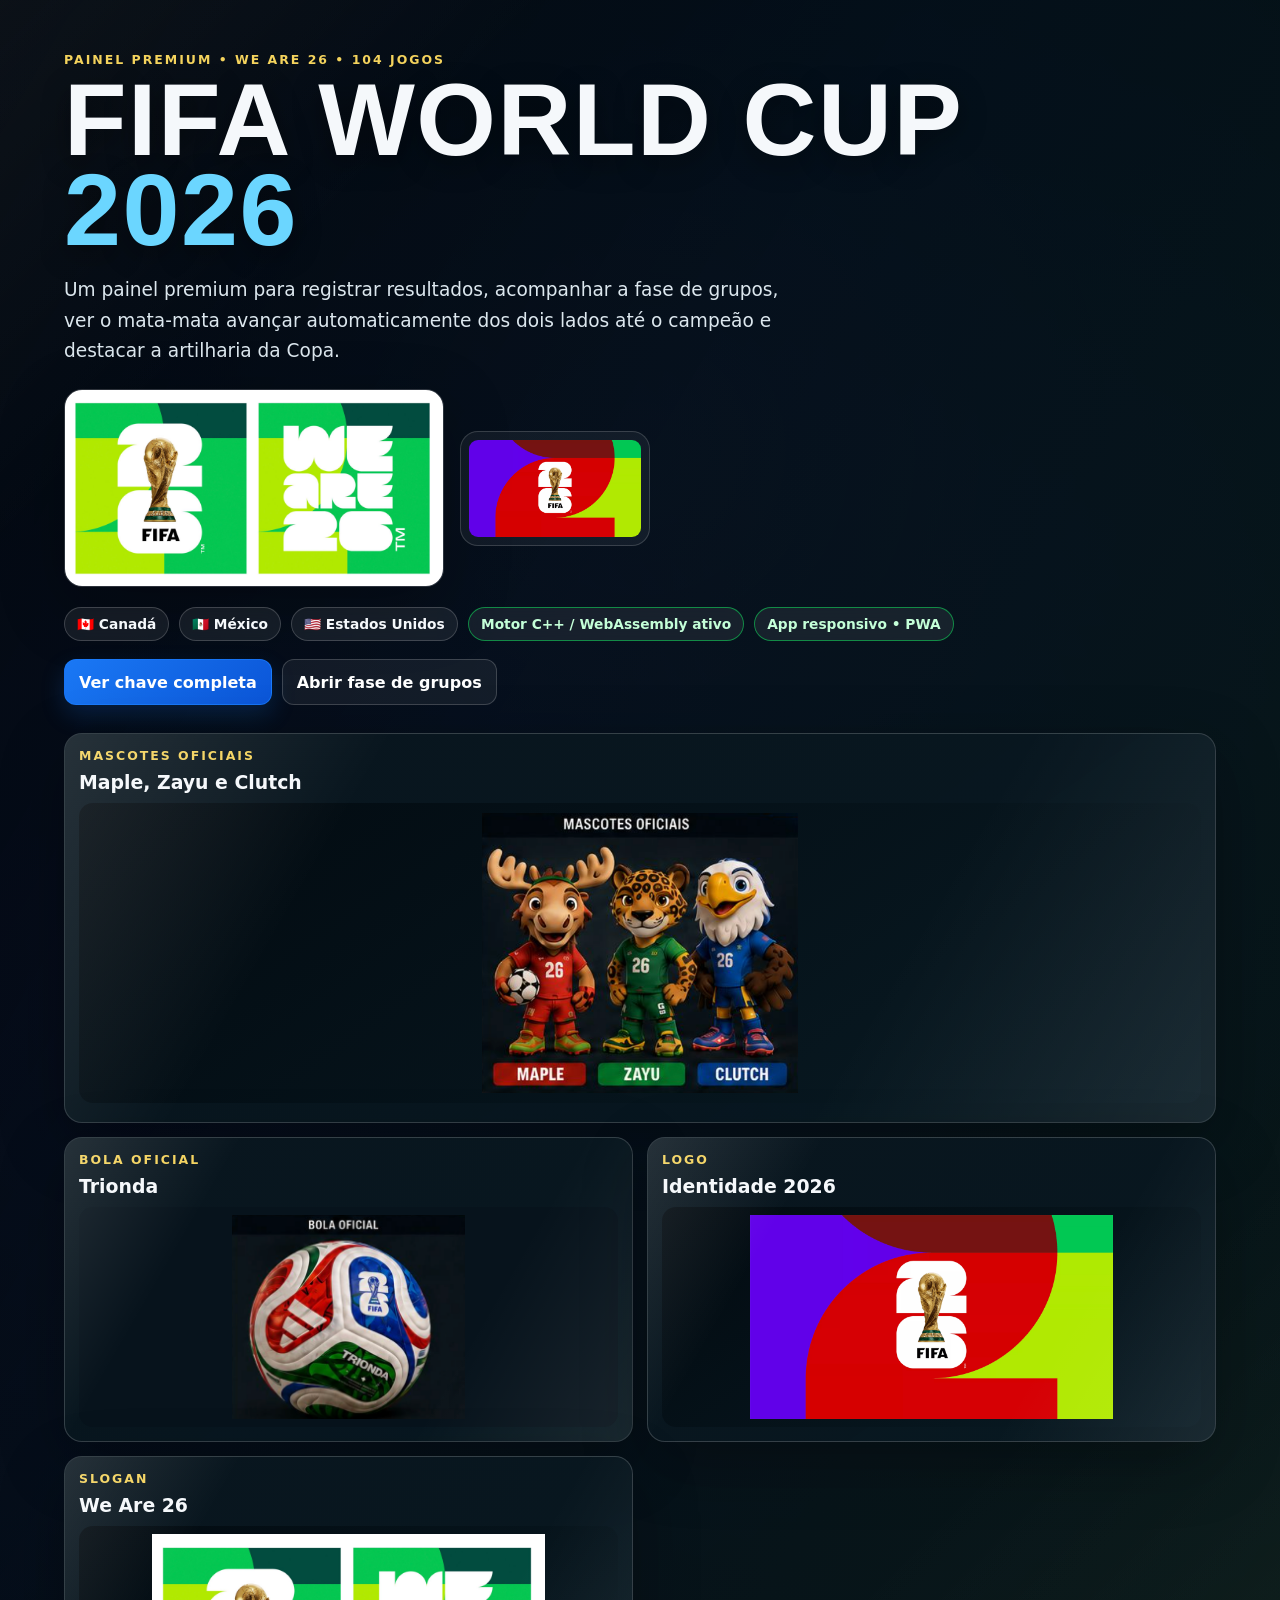
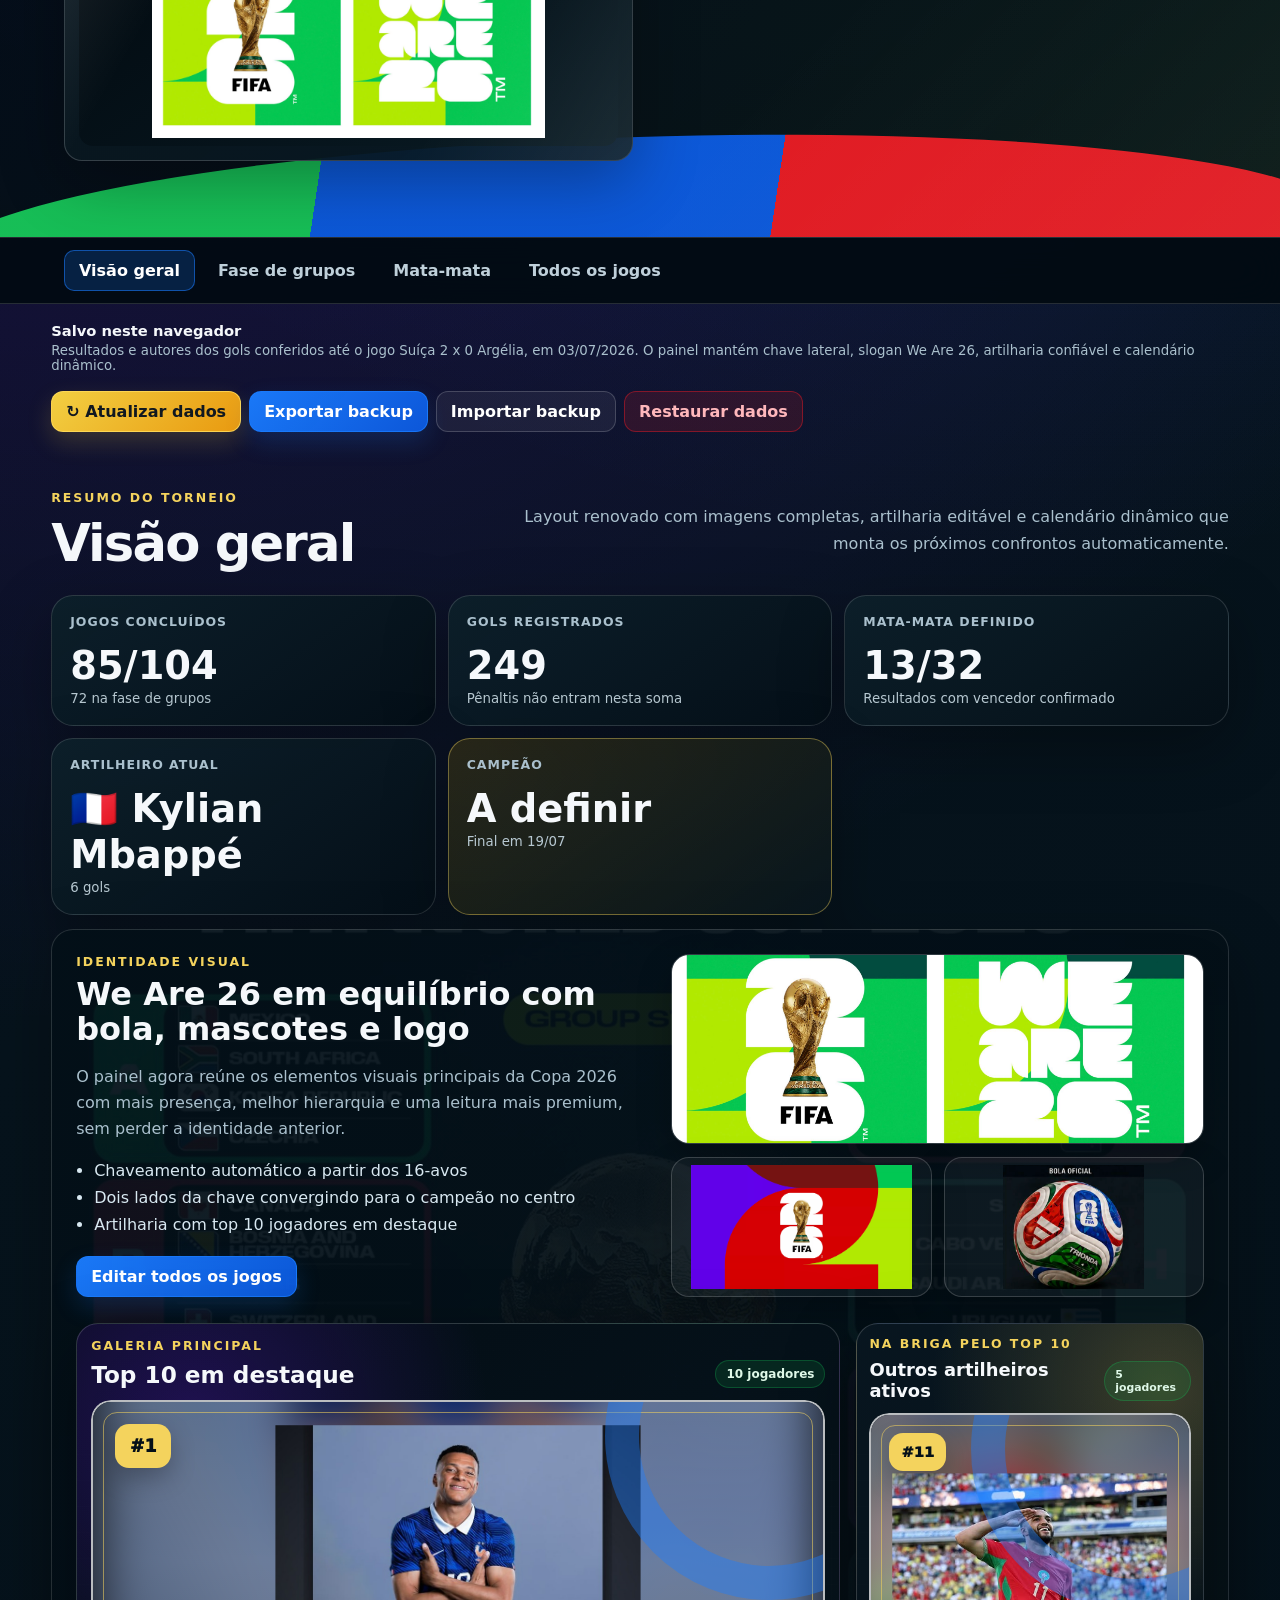
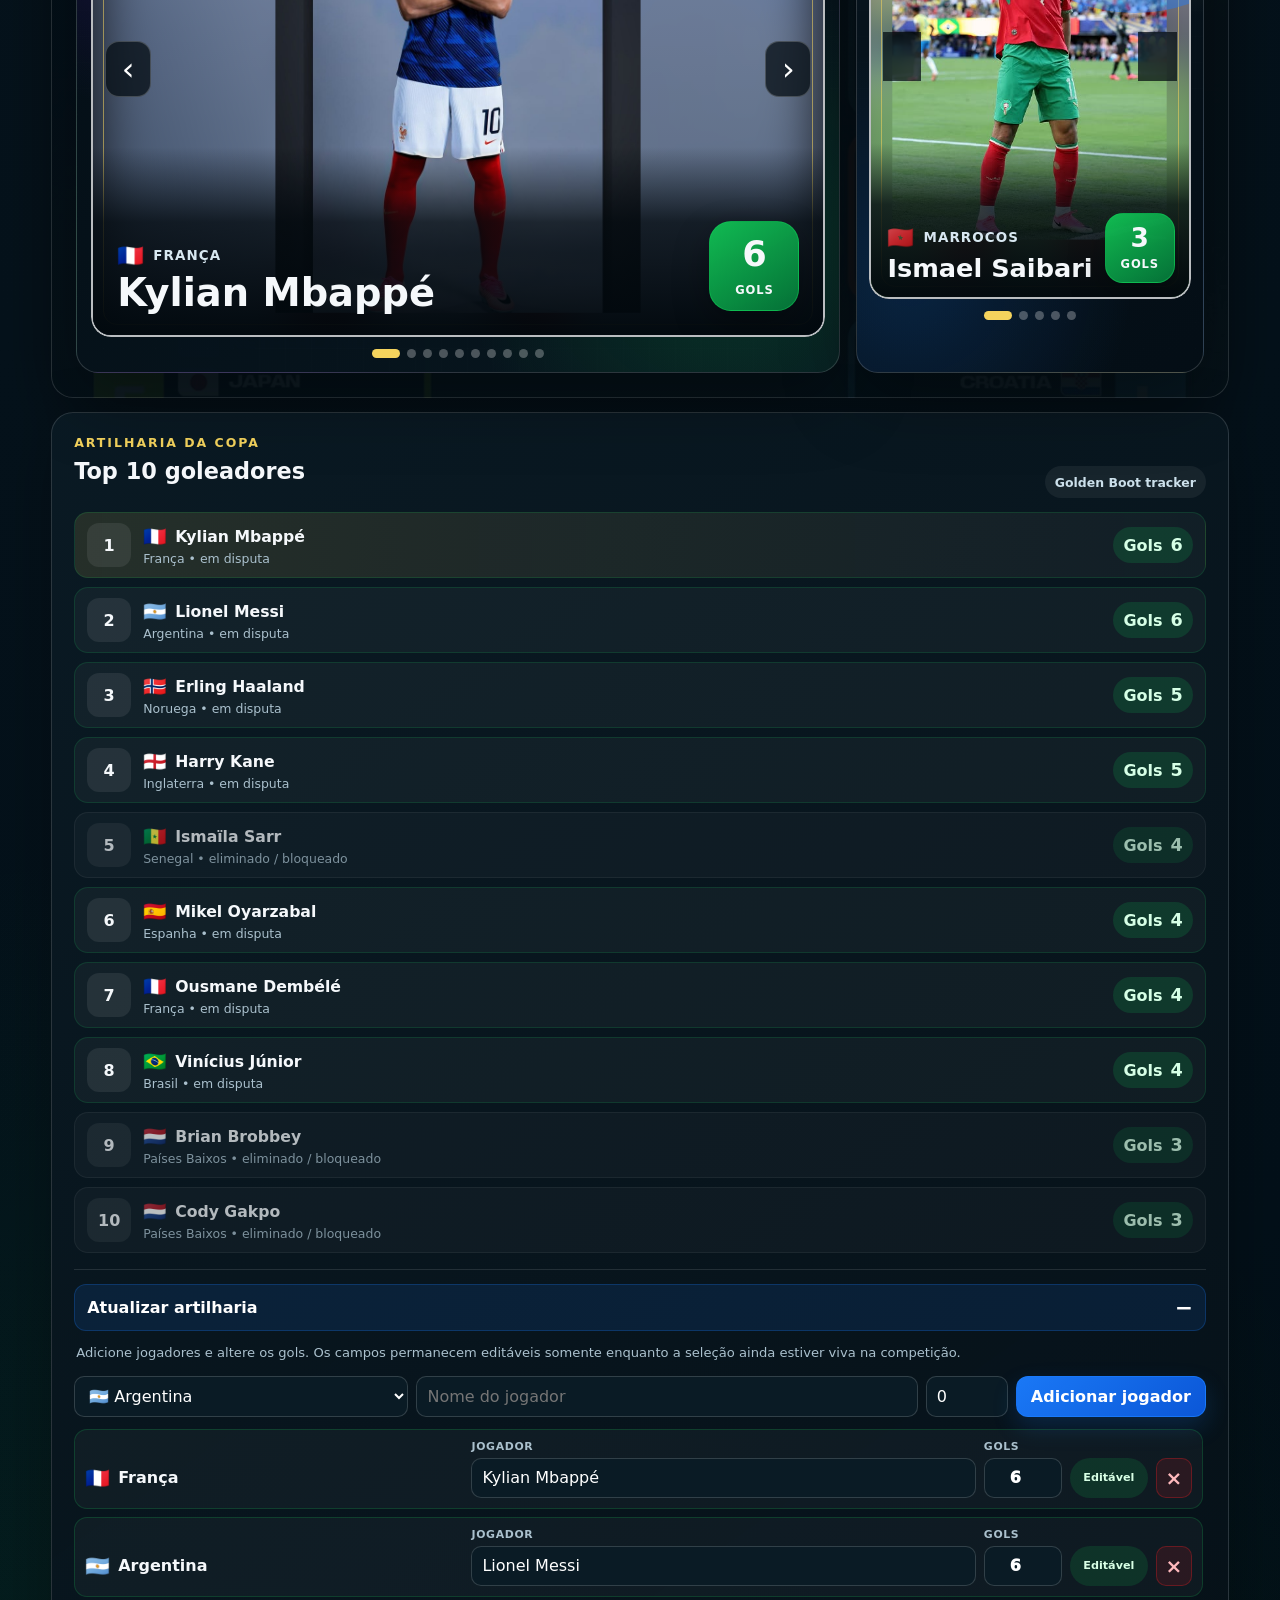
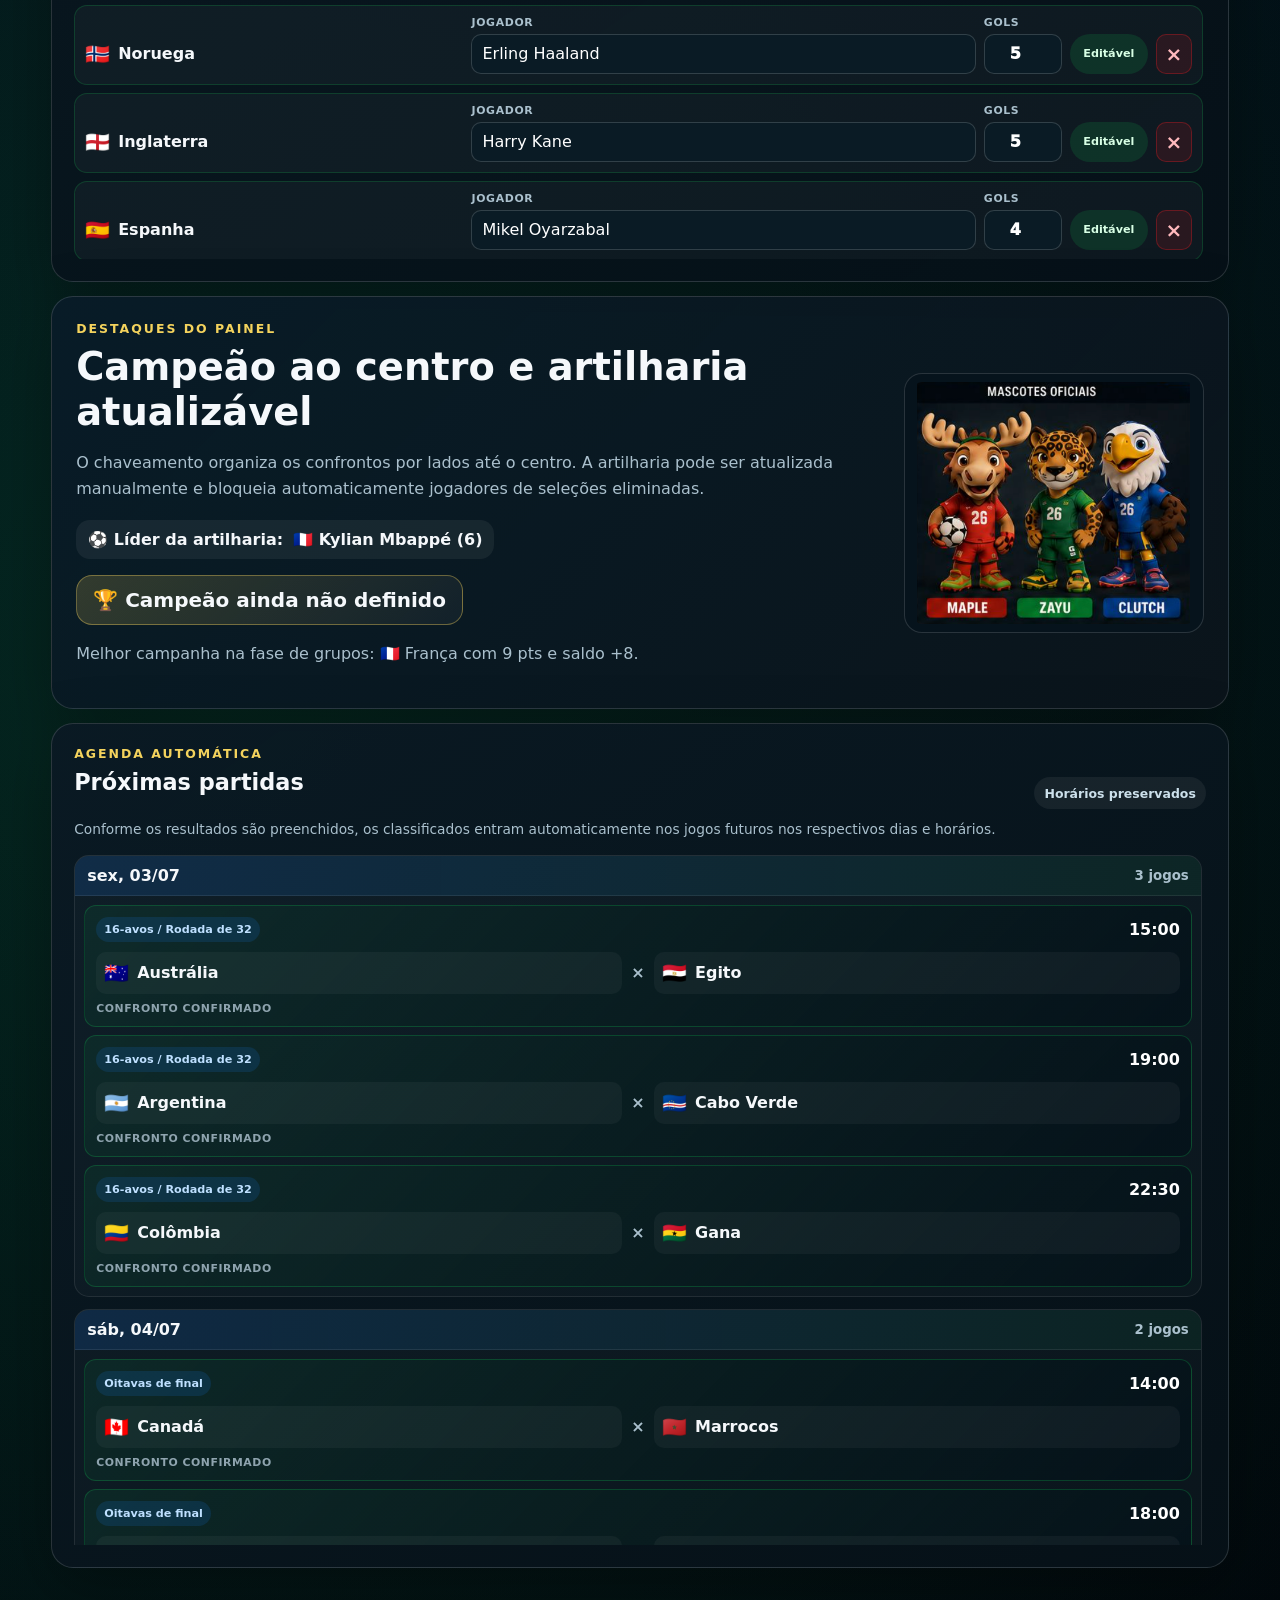
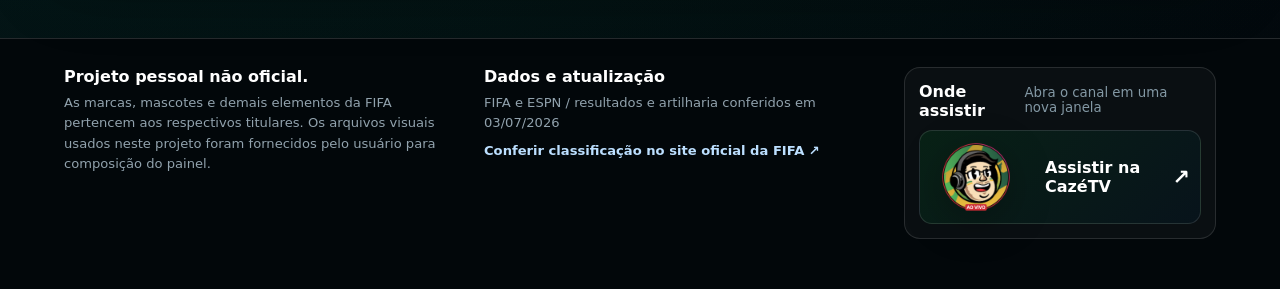
==== copa-2026-tracker/index.html @ 654c879a "Add files via upload" ====
<!doctype html>
<html lang="pt-BR">
<head>
  <meta charset="utf-8" />
  <meta name="viewport" content="width=device-width, initial-scale=1" />
  <meta name="theme-color" content="#050c12" />
  <meta name="mobile-web-app-capable" content="yes" />
  <meta name="apple-mobile-web-app-capable" content="yes" />
  <meta name="apple-mobile-web-app-status-bar-style" content="black-translucent" />
  <meta name="apple-mobile-web-app-title" content="Copa 2026" />
  <meta name="description" content="Placar editável, artilharia, classificação e chaveamento premium da Copa do Mundo 2026." />
  <title>Copa 2026 — Painel Premium v6.5</title>
  <link rel="icon" href="assets/icon-192.png" type="image/png" />
  <link rel="apple-touch-icon" href="assets/icon-192.png" />
  <link rel="manifest" href="manifest.json" />
  <link rel="stylesheet" href="styles.css" />
</head>
<body>
  <header class="hero">
    <div class="hero__content">
      <p class="eyebrow">PAINEL PREMIUM • WE ARE 26 • 104 JOGOS</p>
      <h1>FIFA WORLD CUP <span>2026</span></h1>
      <p class="hero__lead">Um painel premium para registrar resultados, acompanhar a fase de grupos, ver o mata-mata avançar automaticamente dos dois lados até o campeão e destacar a artilharia da Copa.</p>
      <div class="hero__headline-row">
        <img class="hero__slogan" src="assets/we-are-26.png" alt="We Are 26" />
        <img class="hero__logo" src="assets/logo-oficial.png" alt="Logo da Copa do Mundo 2026" />
      </div>
      <div class="hero__badges">
        <span>🇨🇦 Canadá</span><span>🇲🇽 México</span><span>🇺🇸 Estados Unidos</span>
        <span id="engineBadge" class="engine-badge">Motor JavaScript</span>
        <span class="engine-badge">App responsivo • PWA</span>
      </div>
      <div class="hero__actions">
        <button class="button jump" data-go="chave">Ver chave completa</button>
        <button class="button button--ghost jump" data-go="grupos">Abrir fase de grupos</button>
      </div>
    </div>

    <div class="hero__brand-grid" aria-label="Elementos oficiais da identidade visual">
      <article class="brand-card brand-card--wide">
        <div class="brand-card__head">
          <p class="eyebrow">MASCOTES OFICIAIS</p>
          <h3>Maple, Zayu e Clutch</h3>
        </div>
        <img src="assets/mascotes-officiais.png" alt="Mascotes oficiais da Copa do Mundo 2026" />
      </article>
      <article class="brand-card brand-card--ball">
        <div class="brand-card__head">
          <p class="eyebrow">BOLA OFICIAL</p>
          <h3>Trionda</h3>
        </div>
        <img src="assets/bola-oficial.png" alt="Bola oficial da Copa do Mundo 2026" />
      </article>
      <article class="brand-card brand-card--logo-card">
        <div class="brand-card__head">
          <p class="eyebrow">LOGO</p>
          <h3>Identidade 2026</h3>
        </div>
        <img src="assets/logo-oficial.png" alt="Logo oficial da Copa do Mundo 2026" />
      </article>
      <article class="brand-card brand-card--slogan-card">
        <div class="brand-card__head">
          <p class="eyebrow">SLOGAN</p>
          <h3>We Are 26</h3>
        </div>
        <img src="assets/we-are-26.png" alt="Slogan We Are 26" />
      </article>
    </div>
  </header>

  <nav class="tabs" aria-label="Navegação principal">
    <button class="tab is-active" data-tab="painel">Visão geral</button>
    <button class="tab" data-tab="grupos">Fase de grupos</button>
    <button class="tab" data-tab="chave">Mata-mata</button>
    <button class="tab" data-tab="jogos">Todos os jogos</button>
  </nav>

  <div class="toolbar">
    <div>
      <strong id="saveStatus">Salvo neste navegador</strong>
      <small id="dataNote"></small>
    </div>
    <div class="toolbar__actions">
      <button id="updateDataBtn" class="button button--update" type="button">↻ Atualizar dados</button>
      <button id="installAppBtn" class="button button--install" type="button" hidden>Instalar app</button>
      <button id="exportBtn" class="button">Exportar backup</button>
      <label class="button button--ghost" for="importInput">Importar backup</label>
      <input id="importInput" type="file" accept="application/json" hidden />
      <button id="resetBtn" class="button button--danger">Restaurar dados</button>
    </div>
    <div id="updateStatus" class="update-status" aria-live="polite"></div>
  </div>

  <main>
    <section id="painel" class="page is-active" aria-labelledby="painelTitle">
      <div class="section-heading">
        <div><p class="eyebrow">RESUMO DO TORNEIO</p><h2 id="painelTitle">Visão geral</h2></div>
        <p>Layout renovado com imagens completas, artilharia editável e calendário dinâmico que monta os próximos confrontos automaticamente.</p>
      </div>

      <div id="stats" class="stats"></div>

      <div class="overview-grid">
        <article class="spotlight-card">
          <div class="spotlight-card__copy">
            <p class="eyebrow">IDENTIDADE VISUAL</p>
            <h3>We Are 26 em equilíbrio com bola, mascotes e logo</h3>
            <p>O painel agora reúne os elementos visuais principais da Copa 2026 com mais presença, melhor hierarquia e uma leitura mais premium, sem perder a identidade anterior.</p>
            <ul class="spotlight-list">
              <li>Chaveamento automático a partir dos 16-avos</li>
              <li>Dois lados da chave convergindo para o campeão no centro</li>
              <li>Artilharia com top 10 jogadores em destaque</li>
            </ul>
            <button class="button jump" data-go="jogos">Editar todos os jogos</button>
          </div>
          <div class="spotlight-card__media">
            <img src="assets/we-are-26.png" alt="We Are 26" />
            <div class="spotlight-card__mini-grid">
              <img src="assets/logo-oficial.png" alt="Logo da Copa" />
              <img src="assets/bola-oficial.png" alt="Bola oficial" />
            </div>
          </div>
          <div class="scorer-showcase-grid">
            <div id="scorerCarousel" class="scorer-carousel" aria-label="Carrossel principal dos artilheiros da Copa"></div>
            <div id="contenderCarousel" class="scorer-carousel scorer-carousel--mini" aria-label="Carrossel dos demais artilheiros ativos"></div>
          </div>
        </article>

        <aside class="panel-block panel-block--scorers">
          <div class="panel-header">
            <div>
              <p class="eyebrow">ARTILHARIA DA COPA</p>
              <h3>Top 10 goleadores</h3>
            </div>
            <span class="mini-note">Golden Boot tracker</span>
          </div>
          <div id="topScorers" class="top-scorers"></div>

          <details class="scorer-manager" open>
            <summary>Atualizar artilharia</summary>
            <p>Adicione jogadores e altere os gols. Os campos permanecem editáveis somente enquanto a seleção ainda estiver viva na competição.</p>
            <form id="scorerForm" class="scorer-form">
              <select id="scorerTeam" aria-label="Seleção do jogador" required></select>
              <input id="scorerName" type="text" maxlength="60" placeholder="Nome do jogador" autocomplete="off" required />
              <input id="scorerGoals" type="number" min="0" max="30" value="0" inputmode="numeric" aria-label="Gols do jogador" required />
              <button class="button" type="submit">Adicionar jogador</button>
            </form>
            <div id="scorerEditor" class="scorer-editor"></div>
          </details>
        </aside>
      </div>

      <div class="dashboard-grid">
        <article class="feature-card feature-card--summary">
          <div id="championSummary"></div>
          <div class="feature-card__stack">
            <img src="assets/mascotes-officiais.png" alt="Mascotes oficiais" />
          </div>
        </article>
        <div id="nextMatches" class="panel-block panel-block--calendar"></div>
      </div>
    </section>

    <section id="grupos" class="page" aria-labelledby="groupsTitle">
      <div class="section-heading">
        <div><p class="eyebrow">12 GRUPOS • 48 SELEÇÕES</p><h2 id="groupsTitle">Fase de grupos</h2></div>
        <p>Edite os 72 resultados. A tabela calcula jogos, vitórias, empates, derrotas, gols, saldo e pontos.</p>
      </div>
      <div id="groupsGrid" class="groups-grid"></div>
    </section>

    <section id="chave" class="page" aria-labelledby="bracketTitle">
      <div class="section-heading">
        <div><p class="eyebrow">ELIMINAÇÃO DIRETA</p><h2 id="bracketTitle">Chaveamento do mata-mata</h2></div>
        <p>A chave agora é dividida em dois lados. À esquerda e à direita, os confrontos avançam automaticamente até o campeão no centro.</p>
      </div>
      <div class="bracket-tools" aria-label="Controles de zoom do chaveamento">
        <div class="bracket-tools__group">
          <span class="zoom-icon" aria-hidden="true">🔍</span>
          <button id="zoomOutBtn" class="zoom-button" type="button" aria-label="Diminuir zoom">−</button>
          <input id="bracketZoomRange" type="range" min="40" max="250" step="5" value="100" aria-label="Zoom do chaveamento" />
          <button id="zoomInBtn" class="zoom-button" type="button" aria-label="Aumentar zoom">+</button>
          <button id="zoomResetBtn" class="zoom-button zoom-button--wide" type="button">100%</button>
          <button id="zoomFitBtn" class="zoom-button zoom-button--wide" type="button">Centralizar</button>
          <button id="printA4Btn" class="zoom-button zoom-button--print" type="button">PDF A4</button>
          <button id="printA3Btn" class="zoom-button zoom-button--print" type="button">PDF A3</button>
        </div>
        <strong id="zoomLabel">100%</strong>
        <span class="bracket-tools__hint">Use os botões, a barra ou o gesto de pinça no celular.</span>
      </div>
      <div id="bracketHScroll" class="bracket-hscroll" aria-label="Rolagem horizontal do chaveamento" tabindex="0"><div id="bracketHScrollTrack"></div></div>
      <div class="bracket-legend">
        <span><i class="legend-dot legend-dot--winner"></i> classificado</span>
        <span><i class="legend-dot legend-dot--pending"></i> aguardando resultado</span>
        <span>Se houver empate no tempo normal, informe os pênaltis entre parênteses por meio dos campos exibidos.</span>
      </div>
      <div id="bracket" class="bracket-scroll"></div>
      <div id="thirdPlace" class="third-place"></div>
    </section>

    <section id="jogos" class="page" aria-labelledby="matchesTitle">
      <div class="section-heading">
        <div><p class="eyebrow">CALENDÁRIO COMPLETO</p><h2 id="matchesTitle">Todos os jogos</h2></div>
        <p>Filtre por fase, grupo ou seleção. Os mesmos placares podem ser editados aqui.</p>
      </div>
      <div class="filters">
        <input id="matchSearch" type="search" placeholder="Buscar seleção..." autocomplete="off" />
        <select id="stageFilter">
          <option value="all">Todas as fases</option>
          <option value="GROUP">Fase de grupos</option>
          <option value="R32">16-avos / Rodada de 32</option>
          <option value="R16">Oitavas de final</option>
          <option value="QF">Quartas de final</option>
          <option value="SF">Semifinais</option>
          <option value="THIRD">Terceiro lugar</option>
          <option value="FINAL">Final</option>
        </select>
      </div>
      <div id="matchesList" class="matches-list"></div>
    </section>
  </main>

  <section id="printPoster" class="print-poster" aria-hidden="true"></section>

  <footer>
    <div>
      <strong>Projeto pessoal não oficial.</strong>
      <p>As marcas, mascotes e demais elementos da FIFA pertencem aos respectivos titulares. Os arquivos visuais usados neste projeto foram fornecidos pelo usuário para composição do painel.</p>
    </div>
    <div>
      <strong>Dados e atualização</strong>
      <p id="sourceLabel"></p>
      <p><a class="official-source-link" href="https://www.fifa.com/pt/tournaments/mens/worldcup/canadamexicousa2026/standings" target="_blank" rel="noopener noreferrer">Conferir classificação no site oficial da FIFA ↗</a></p>
    </div>
    <div class="watch-card">
      <div class="watch-card__heading">
        <span>Onde assistir</span>
        <small>Abra o canal em uma nova janela</small>
      </div>
      <a class="cazetv-link" href="https://www.youtube.com/cazetv" target="_blank" rel="noopener noreferrer" aria-label="Abrir CazéTV no YouTube">
        <img src="assets/cazetv-logo.png" alt="CazéTV ao vivo" />
        <span>Assistir na CazéTV</span>
        <strong>↗</strong>
      </a>
    </div>
  </footer>

  <dialog id="goalDialog" class="goal-dialog" aria-labelledby="goalDialogTitle">
    <form method="dialog" class="goal-dialog__shell">
      <header class="goal-dialog__head">
        <div>
          <p class="eyebrow">DETALHES DA PARTIDA</p>
          <h3 id="goalDialogTitle">Editar autores dos gols</h3>
          <p id="goalDialogMatch"></p>
        </div>
        <button class="dialog-close" value="cancel" aria-label="Fechar">×</button>
      </header>
      <div class="goal-dialog__body">
        <div class="goal-dialog__form">
          <select id="goalTeam" aria-label="Seleção do gol"></select>
          <input id="goalPlayer" type="text" maxlength="60" placeholder="Jogador" autocomplete="off" />
          <input id="goalMinute" type="text" maxlength="8" placeholder="Minuto, ex.: 90+2" autocomplete="off" />
          <button id="addGoalEventBtn" class="button" type="button">Adicionar gol</button>
        </div>
        <p class="goal-dialog__help">Depois de cadastrar, passe o mouse sobre a seleção no quadro. No celular ou tablet, toque sobre o time.</p>
        <div id="goalEventList" class="goal-event-list"></div>
      </div>
    </form>
  </dialog>

  <script src="data/data.js"></script>
  <script src="app.js"></script>
</body>
</html>
---- copa-2026-tracker/styles.css ----
:root {
  --bg: #041018;
  --bg-2: #081723;
  --panel: rgba(8, 21, 31, 0.95);
  --panel-soft: rgba(13, 32, 44, 0.94);
  --panel-glass: rgba(255,255,255,0.06);
  --text: #f5f8fb;
  --muted: #aac0cd;
  --line: rgba(255,255,255,0.14);
  --line-strong: rgba(255,255,255,0.24);
  --blue: #1b7dff;
  --red: #ec1c24;
  --green: #11cb57;
  --green-2: #c0f200;
  --purple: #7218ff;
  --gold: #f4d35d;
  --pink: #efb2cf;
  --shadow: 0 20px 65px rgba(0,0,0,.30);
  --radius: 22px;
}

* { box-sizing: border-box; }
html { scroll-behavior: smooth; }
body {
  margin: 0;
  min-height: 100vh;
  color: var(--text);
  font-family: Inter, ui-sans-serif, system-ui, -apple-system, BlinkMacSystemFont, "Segoe UI", sans-serif;
  background:
    radial-gradient(circle at 8% 15%, rgba(114,24,255,.28), transparent 28%),
    radial-gradient(circle at 85% 8%, rgba(27,125,255,.22), transparent 26%),
    radial-gradient(circle at 18% 82%, rgba(17,203,87,.13), transparent 26%),
    linear-gradient(145deg, #02080d 0%, #06131c 35%, #031019 70%, #02070b 100%);
}
body::before {
  content: "";
  position: fixed;
  inset: 0;
  pointer-events: none;
  background:
    linear-gradient(rgba(255,255,255,0.025) 1px, transparent 1px),
    linear-gradient(90deg, rgba(255,255,255,0.025) 1px, transparent 1px);
  background-size: 34px 34px;
  opacity: .15;
  z-index: -2;
}
body::after {
  content: "";
  position: fixed;
  inset: 0;
  pointer-events: none;
  background: radial-gradient(circle at 50% 50%, rgba(255,255,255,.06), transparent 62%);
  z-index: -3;
}
button, input, select { font: inherit; }
button { cursor: pointer; }
img { display: block; max-width: 100%; }

.hero {
  position: relative;
  overflow: hidden;
  display: grid;
  grid-template-columns: minmax(0, 1.08fr) minmax(360px, .92fr);
  gap: 28px;
  padding: 52px clamp(22px, 5vw, 74px) 76px;
  border-bottom: 1px solid var(--line);
  background:
    linear-gradient(120deg, rgba(2,8,13,.95) 0%, rgba(3,14,21,.88) 40%, rgba(8,24,18,.88) 100%);
}
.hero::before {
  content: "";
  position: absolute;
  inset: auto -5% -110px -5%;
  height: 210px;
  border-radius: 52% 48% 0 0;
  background: linear-gradient(100deg, #18c75a 0 27%, #0d5ce2 27% 59%, #ec1c24 59% 100%);
  opacity: .95;
  transform: rotate(-1.5deg);
}
.hero::after {
  content: "";
  position: absolute;
  inset: 0;
  background: linear-gradient(135deg, rgba(255,255,255,.04), transparent 18%, transparent 78%, rgba(255,255,255,.04));
  pointer-events: none;
}
.hero__content, .hero__brand-grid { position: relative; z-index: 1; }
.eyebrow {
  margin: 0 0 8px;
  color: var(--gold);
  font-size: .78rem;
  font-weight: 900;
  letter-spacing: .16em;
  text-transform: uppercase;
}
.hero h1 {
  margin: 0;
  font-family: Impact, Haettenschweiler, "Arial Narrow Bold", sans-serif;
  font-size: clamp(3.6rem, 8vw, 7.6rem);
  line-height: .88;
  letter-spacing: .015em;
  text-transform: uppercase;
  text-shadow: 0 8px 28px rgba(0,0,0,.45);
}
.hero h1 span {
  display: inline-block;
  color: #6bd6ff;
}
.hero__lead {
  max-width: 720px;
  margin: 20px 0 22px;
  color: #dce7ee;
  font-size: clamp(1rem, 1.5vw, 1.16rem);
  line-height: 1.65;
}
.hero__headline-row {
  display: flex;
  flex-wrap: wrap;
  align-items: center;
  gap: 16px;
  margin-bottom: 20px;
}
.hero__slogan {
  width: min(100%, 380px);
  border-radius: 18px;
  border: 1px solid rgba(255,255,255,.16);
  box-shadow: var(--shadow);
}
.hero__logo {
  width: 190px;
  border-radius: 18px;
  border: 1px solid rgba(255,255,255,.16);
  background: rgba(255,255,255,.05);
  padding: 8px;
}
.hero__badges, .hero__actions {
  display: flex;
  flex-wrap: wrap;
  gap: 10px;
}
.hero__badges { margin-bottom: 18px; }
.hero__badges span {
  border: 1px solid rgba(255,255,255,.18);
  background: rgba(255,255,255,.07);
  border-radius: 999px;
  padding: 8px 12px;
  font-size: .86rem;
  font-weight: 800;
  backdrop-filter: blur(8px);
}
.hero__badges .engine-badge { border-color: rgba(17,203,87,.62); color: #c4ffd8; }
.hero__actions .button { min-height: 46px; }

.hero__brand-grid {
  display: grid;
  grid-template-columns: repeat(2, minmax(0, 1fr));
  gap: 14px;
  align-content: start;
}
.brand-card {
  position: relative;
  overflow: hidden;
  border-radius: 18px;
  border: 1px solid rgba(255,255,255,.18);
  background: linear-gradient(145deg, rgba(9,22,31,.98), rgba(8,25,34,.92));
  box-shadow: var(--shadow);
  padding: 14px;
  min-height: 228px;
  animation: floatCard 8s ease-in-out infinite;
}
.brand-card:nth-child(2) { animation-delay: .8s; }
.brand-card:nth-child(3) { animation-delay: 1.6s; }
.brand-card:nth-child(4) { animation-delay: 2.4s; }
@keyframes floatCard {
  0%, 100% { transform: translateY(0); }
  50% { transform: translateY(-6px); }
}
.brand-card::before {
  content: "";
  position: absolute;
  inset: -1px;
  background: linear-gradient(120deg, rgba(255,255,255,.12), transparent 24%, transparent 70%, rgba(255,255,255,.08));
  pointer-events: none;
}
.brand-card__head h3 { margin: 0; font-size: 1.18rem; }
.brand-card__head { margin-bottom: 10px; }
.brand-card img { width: 100%; height: 150px; object-fit: cover; border-radius: 14px; }
.brand-card--wide { grid-column: 1 / -1; min-height: 286px; }
.brand-card--wide img { height: 185px; object-fit: cover; object-position: center top; }
.brand-card--logo-card img { object-fit: contain; background: linear-gradient(135deg, #7714ff 0%, #ec1c24 56%, #b9ee02 100%); padding: 8px; }
.brand-card--slogan-card img { object-fit: cover; }
.brand-card--ball img { object-fit: contain; background: #07131c; }

.tabs {
  position: sticky;
  top: 0;
  z-index: 20;
  display: flex;
  overflow-x: auto;
  gap: 8px;
  padding: 12px clamp(18px, 5vw, 76px);
  background: rgba(2, 11, 17, .9);
  border-bottom: 1px solid var(--line);
  backdrop-filter: blur(18px);
}
.tab {
  white-space: nowrap;
  color: #bfd0da;
  background: transparent;
  border: 1px solid transparent;
  border-radius: 10px;
  padding: 10px 14px;
  font-weight: 850;
}
.tab:hover { color: #fff; background: rgba(255,255,255,.06); }
.tab.is-active {
  color: #fff;
  border-color: rgba(27,125,255,.55);
  background: rgba(27,125,255,.2);
}

.toolbar {
  max-width: 1680px;
  margin: 18px auto 0;
  padding: 0 clamp(18px, 4vw, 58px);
  display: flex;
  align-items: center;
  justify-content: space-between;
  gap: 18px;
}
.toolbar strong { display: block; font-size: .92rem; }
.toolbar small { display: block; margin-top: 4px; color: var(--muted); }
.toolbar__actions { display: flex; flex-wrap: wrap; gap: 8px; }
.button {
  border: 1px solid rgba(27,125,255,.72);
  background: linear-gradient(135deg, rgba(27,125,255,.96), rgba(12,93,232,.92));
  color: #fff;
  border-radius: 12px;
  padding: 10px 14px;
  font-weight: 850;
  box-shadow: 0 10px 24px rgba(27,125,255,.18);
  transition: transform .18s ease, filter .18s ease, background .18s ease;
}
.button:hover { filter: brightness(1.08); transform: translateY(-1px); }
.button--ghost { background: rgba(255,255,255,.06); border-color: rgba(255,255,255,.18); box-shadow: none; }
.button--danger { background: rgba(236,28,36,.14); border-color: rgba(236,28,36,.45); color: #ffb7bb; box-shadow: none; }

main { max-width: 1680px; margin: 0 auto; padding: 26px clamp(18px, 4vw, 58px) 70px; }
.page { display: none; animation: fade .25s ease; }
.page.is-active { display: block; }
@keyframes fade { from { opacity: .35; transform: translateY(4px);} to {opacity:1; transform:none;} }
.section-heading {
  display: flex;
  justify-content: space-between;
  align-items: end;
  gap: 24px;
  margin: 12px 0 22px;
}
.section-heading h2 { margin: 0; font-size: clamp(2rem, 4vw, 3.4rem); letter-spacing: -.035em; }
.section-heading > p { max-width: 720px; color: var(--muted); line-height: 1.65; text-align: right; }

.stats { display: grid; grid-template-columns: repeat(5, minmax(0,1fr)); gap: 12px; }
.stat-card {
  min-height: 128px;
  padding: 18px;
  border: 1px solid var(--line);
  border-radius: var(--radius);
  background: linear-gradient(145deg, rgba(12,31,42,.98), rgba(5,16,24,.97));
  box-shadow: var(--shadow);
}
.stat-card span { display:block; color: var(--muted); font-size: .78rem; font-weight: 850; text-transform: uppercase; letter-spacing: .08em; }
.stat-card strong { display:block; margin-top: 14px; font-size: clamp(1.5rem, 3vw, 2.5rem); }
.stat-card small { color: #b7c8d1; }
.stat-card--accent { border-color: rgba(244,211,93,.42); background: linear-gradient(145deg, rgba(98,80,10,.34), rgba(9,22,30,.96)); }

.overview-grid { display: grid; grid-template-columns: 1.15fr .85fr; gap: 14px; margin-top: 14px; }
.spotlight-card {
  display: grid;
  grid-template-columns: 1.04fr .96fr;
  gap: 18px;
  min-height: 360px;
  padding: 24px;
  border-radius: var(--radius);
  border: 1px solid var(--line);
  background:
    linear-gradient(145deg, rgba(6,24,34,.98), rgba(8,20,26,.95)),
    url("assets/copa-groups-background.png") center/cover;
  box-shadow: var(--shadow);
}
.spotlight-card__copy h3 { margin: 0 0 12px; font-size: clamp(1.7rem, 2.5vw, 2.5rem); line-height: 1.1; }
.spotlight-card__copy p:not(.eyebrow) { color: var(--muted); line-height: 1.65; }
.spotlight-list { margin: 18px 0 22px; padding-left: 18px; color: #d8e8f1; display: grid; gap: 8px; }
.spotlight-card__media {
  display: grid;
  grid-template-rows: 1fr auto;
  gap: 12px;
  align-items: stretch;
}
.spotlight-card__media > img,
.spotlight-card__mini-grid img {
  width: 100%;
  border-radius: 18px;
  border: 1px solid rgba(255,255,255,.18);
  box-shadow: 0 14px 35px rgba(0,0,0,.24);
}
.spotlight-card__media > img { height: 190px; object-fit: cover; }
.spotlight-card__mini-grid {
  display: grid;
  grid-template-columns: 1fr 1fr;
  gap: 12px;
}
.spotlight-card__mini-grid img { height: 140px; object-fit: cover; background: rgba(255,255,255,.04); }

.panel-block {
  padding: 22px;
  border: 1px solid var(--line);
  border-radius: var(--radius);
  background: linear-gradient(145deg, rgba(10,26,36,.98), rgba(6,17,24,.96));
  box-shadow: var(--shadow);
}
.panel-block--scorers { display: flex; flex-direction: column; }
.panel-header {
  display: flex;
  justify-content: space-between;
  align-items: end;
  gap: 14px;
  margin-bottom: 14px;
}
.panel-header h3 { margin: 0; font-size: 1.6rem; }
.mini-note {
  display: inline-flex;
  align-items: center;
  justify-content: center;
  min-height: 32px;
  padding: 6px 10px;
  border-radius: 999px;
  background: rgba(255,255,255,.06);
  color: #cce0eb;
  font-size: .78rem;
  font-weight: 800;
}
.top-scorers { display: grid; gap: 9px; }
.scorer-row {
  display: grid;
  grid-template-columns: 44px minmax(0, 1fr) auto;
  gap: 12px;
  align-items: center;
  padding: 10px 12px;
  border: 1px solid rgba(255,255,255,.08);
  border-radius: 14px;
  background: rgba(255,255,255,.04);
}
.scorer-row--leader {
  border-color: rgba(244,211,93,.42);
  background: linear-gradient(90deg, rgba(244,211,93,.12), rgba(255,255,255,.04));
}
.scorer-rank {
  display: grid;
  place-items: center;
  width: 44px;
  height: 44px;
  border-radius: 12px;
  font-weight: 900;
  background: rgba(255,255,255,.08);
}
.scorer-info { min-width: 0; }
.scorer-name {
  display: flex;
  align-items: center;
  gap: 8px;
  font-size: .98rem;
  font-weight: 900;
}
.scorer-name .flag { font-size: 1.18rem; }
.scorer-team { color: var(--muted); font-size: .78rem; margin-top: 3px; }
.scorer-goals {
  display: inline-flex;
  align-items: center;
  gap: 8px;
  padding: 8px 10px;
  border-radius: 999px;
  background: rgba(17,203,87,.16);
  color: #d6ffe6;
  font-weight: 900;
}
.scorer-goals strong { font-size: 1.1rem; }

.dashboard-grid { display: grid; grid-template-columns: 1.05fr .95fr; gap: 14px; margin-top: 14px; }
.feature-card {
  min-height: 290px;
  display: grid;
  grid-template-columns: 1fr 300px;
  gap: 18px;
  align-items: center;
  padding: 24px;
  border-radius: var(--radius);
  border: 1px solid var(--line);
  overflow: hidden;
  background: linear-gradient(135deg, rgba(8,28,40,.98), rgba(11,20,27,.95));
  box-shadow: var(--shadow);
}
.feature-card__stack img {
  width: 100%;
  height: 210px;
  object-fit: cover;
  border-radius: 18px;
  border: 1px solid rgba(255,255,255,.14);
}
.champion-summary__title { margin: 0 0 12px; font-size: clamp(1.8rem, 3vw, 2.8rem); }
.champion-summary__lead { color: var(--muted); line-height: 1.62; margin-bottom: 18px; }
.champion-status {
  display: inline-flex;
  align-items: center;
  gap: 10px;
  padding: 10px 12px;
  border-radius: 14px;
  background: rgba(255,255,255,.06);
  margin-bottom: 16px;
  font-weight: 800;
}
.champion-badge {
  display: inline-flex;
  align-items: center;
  gap: 8px;
  padding: 12px 16px;
  border-radius: 16px;
  border: 1px solid rgba(244,211,93,.38);
  background: linear-gradient(135deg, rgba(244,211,93,.18), rgba(255,255,255,.04));
  font-size: 1.25rem;
  font-weight: 900;
}
.next-grid { display:grid; grid-template-columns: repeat(2, minmax(0, 1fr)); gap:10px; }
.panel-block h3 { margin: 0 0 14px; font-size: 1.4rem; }

.groups-grid { display:grid; grid-template-columns: repeat(3, minmax(0,1fr)); gap: 14px; }
.group-card {
  overflow:hidden;
  border:1px solid var(--line);
  border-radius:var(--radius);
  background:linear-gradient(145deg, rgba(9,25,35,.97), rgba(6,17,24,.95));
  box-shadow:var(--shadow);
}
.group-card__head {
  display:flex;
  align-items:center;
  gap:12px;
  padding:14px 16px;
  background:linear-gradient(90deg, var(--group-color), rgba(255,255,255,.035) 54%);
  border-bottom:1px solid var(--line);
}
.group-letter {
  width:50px; height:50px; display:grid; place-items:center;
  border-radius:10px; background:rgba(0,0,0,.4);
  font-family:Impact, sans-serif; font-size:2rem;
  border:1px solid rgba(255,255,255,.22);
}
.group-card__head h3 { margin:0; font-size:1.25rem; }
.group-card__head small { color:#d0d9df; }
.standings-wrap { overflow-x:auto; }
.standings { width:100%; border-collapse:collapse; font-size:.79rem; }
.standings th, .standings td { padding:8px 6px; border-bottom:1px solid rgba(255,255,255,.08); text-align:center; }
.standings th { color:#9fb0bb; font-size:.68rem; text-transform:uppercase; }
.standings th:nth-child(2), .standings td:nth-child(2) { text-align:left; min-width:125px; }
.standings tr.qualifier { background:rgba(17,203,87,.08); }
.standings tr.third { background:rgba(244,211,93,.08); }
.pos { color:var(--muted); font-weight:900; }
.team-label { display:flex; align-items:center; gap:7px; min-width:0; }
.team-label .flag { font-size:1.28rem; flex:0 0 auto; }
.team-label .name { overflow:hidden; text-overflow:ellipsis; white-space:nowrap; }
.group-matches { padding: 10px; display:grid; gap:8px; }
.group-match {
  padding:10px;
  border:1px solid rgba(255,255,255,.09);
  border-radius:11px;
  background:rgba(255,255,255,.035);
}
.group-match__date { margin-bottom:7px; color:#95a6b1; font-size:.68rem; font-weight:800; text-transform:uppercase; }
.score-line { display:grid; grid-template-columns:minmax(0,1fr) 44px 14px 44px minmax(0,1fr); align-items:center; gap:5px; }
.score-line .team-label:last-child { justify-content:flex-end; text-align:right; }
.score-input, .penalty-input {
  width:100%; height:36px; text-align:center;
  color:#061018; background:#f7f8f9;
  border:2px solid transparent; border-radius:8px;
  font-weight:950; outline:none;
}
.score-input:focus, .penalty-input:focus { border-color:var(--blue); box-shadow:0 0 0 3px rgba(27,125,255,.16); }
.score-sep { text-align:center; color:#91a0aa; font-weight:900; }

.bracket-legend {
  display:flex; flex-wrap:wrap; gap:14px 22px; align-items:center;
  margin-bottom:14px; padding:12px 14px; border:1px solid var(--line); border-radius:12px;
  color:#b9c5cd; background:rgba(255,255,255,.035); font-size:.82rem;
}
.legend-dot { display:inline-block; width:9px; height:9px; border-radius:50%; margin-right:5px; }
.legend-dot--winner { background:var(--green); box-shadow:0 0 0 3px rgba(17,203,87,.17); }
.legend-dot--pending { background:#647783; }
.bracket-scroll {
  overflow-x:auto;
  padding: 5px 4px 24px;
  scrollbar-color: var(--blue) rgba(255,255,255,.06);
}
.bracket-premium {
  min-width: 1680px;
  display: grid;
  grid-template-columns: minmax(0, 1fr) 340px minmax(0, 1fr);
  gap: 18px;
  padding: 18px;
  border: 1px solid var(--line);
  border-radius: var(--radius);
  background:
    linear-gradient(rgba(5,12,18,.95), rgba(5,12,18,.98)),
    url("assets/copa-groups-background.png") center/cover fixed;
  box-shadow: var(--shadow);
}
.bracket-half {
  display: grid;
  grid-template-columns: repeat(4, minmax(210px, 1fr));
  gap: 14px;
  align-items: stretch;
}
.bracket-half--right { grid-template-columns: repeat(4, minmax(210px, 1fr)); }
.round-column {
  display: flex;
  flex-direction: column;
  gap: 12px;
}
.round-column--space-r32 { justify-content: space-between; min-height: 1280px; }
.round-column--space-r16 { justify-content: space-around; min-height: 1280px; }
.round-column--space-qf { justify-content: space-evenly; min-height: 1280px; }
.round-column--space-sf { justify-content: center; min-height: 1280px; }
.round-title {
  position: sticky;
  top: 66px;
  z-index: 4;
  padding: 10px 12px;
  border-radius: 10px;
  text-align:center;
  text-transform:uppercase;
  letter-spacing:.08em;
  font-size:.76rem;
  font-weight:950;
  background:#0f2635;
  border:1px solid var(--line);
  box-shadow:0 8px 18px rgba(0,0,0,.22);
}
.knockout-card {
  position:relative;
  border:1px solid rgba(255,255,255,.3);
  border-radius:13px;
  overflow:visible;
  background:rgba(9,23,32,.97);
  box-shadow:0 12px 25px rgba(0,0,0,.28);
}
.knockout-card__meta {
  padding:8px 10px; display:flex; justify-content:space-between; gap:8px;
  color:#d8e0e4; background:rgba(255,255,255,.08); border-bottom:1px solid rgba(255,255,255,.13);
  font-size:.69rem; font-weight:900;
}
.ko-team-row {
  display:grid; grid-template-columns:minmax(0,1fr) 43px; gap:8px; align-items:center;
  min-height:48px; padding:6px 8px; border-bottom:1px solid rgba(255,255,255,.09);
}
.ko-team-row.is-winner { background:linear-gradient(90deg, rgba(17,203,87,.3), rgba(17,203,87,.06)); }
.ko-team-row.is-loser { opacity:.58; }
.ko-team-row.is-pending .team-label { color:#83939e; font-style:italic; }
.penalties {
  display:grid; grid-template-columns:1fr 14px 1fr; gap:6px; align-items:center;
  padding:8px 10px; background:rgba(239,178,207,.12); border-bottom:1px solid rgba(255,255,255,.08);
}
.penalties label { display:grid; grid-template-columns:1fr 42px; gap:6px; align-items:center; color:#d5c3cd; font-size:.68rem; }
.penalties label:nth-child(3) { grid-template-columns:42px 1fr; }
.penalties label:nth-child(3) span { order:2; text-align:right; }
.penalty-input { height:32px; }
.ko-note { padding:7px 10px; color:#aebbc5; font-size:.69rem; }

.bracket-center {
  position: relative;
  display: flex;
  flex-direction: column;
  justify-content: center;
  gap: 14px;
  min-height: 1280px;
}
.bracket-center::before,
.bracket-center::after {
  content: "";
  position: absolute;
  top: 50%;
  width: 24px;
  height: 2px;
  background: rgba(255,255,255,.32);
}
.bracket-center::before { left: -12px; }
.bracket-center::after { right: -12px; }
.final-showcase {
  border-radius: 20px;
  border: 1px solid rgba(255,255,255,.22);
  background: linear-gradient(145deg, rgba(8,23,34,.98), rgba(10,26,32,.95));
  box-shadow: var(--shadow);
  overflow: hidden;
}
.final-showcase__head {
  padding: 16px;
  background: linear-gradient(135deg, rgba(114,24,255,.28), rgba(17,203,87,.15));
  border-bottom: 1px solid rgba(255,255,255,.12);
  text-align: center;
}
.final-showcase__head h3 { margin: 0; font-size: 1.35rem; }
.final-showcase__head p { margin: 6px 0 0; color: #d6e6ee; }
.final-showcase__body { padding: 16px; display: grid; gap: 12px; }
.final-logo {
  width: 100%;
  border-radius: 16px;
  border: 1px solid rgba(255,255,255,.12);
}
.champion-card {
  padding: 14px;
  border-radius: 16px;
  border: 1px solid rgba(244,211,93,.35);
  background: linear-gradient(135deg, rgba(244,211,93,.16), rgba(255,255,255,.04));
}
.champion-card h4 { margin: 0 0 8px; font-size: 1.12rem; }
.champion-card__name { font-size: 1.3rem; font-weight: 950; display: flex; gap: 8px; align-items: center; }
.champion-card__sub { margin-top: 6px; color: #cfe1e9; font-size: .86rem; }
.third-place { margin-top:14px; max-width:540px; }
.third-place h3 { margin:0 0 10px; }

.filters { display:flex; gap:10px; margin-bottom:14px; }
.filters input, .filters select {
  min-height:45px; border-radius:10px; border:1px solid var(--line); background:#0b1b25; color:#fff; padding:0 13px; outline:none;
}
.filters input { flex:1; }
.filters select { min-width:240px; }
.filters input:focus, .filters select:focus { border-color:var(--blue); }
.matches-list { display:grid; gap:9px; }
.match-list-row {
  display:grid; grid-template-columns:160px 130px minmax(0,1fr) minmax(0,1fr) 100px; gap:10px; align-items:center;
  padding:11px 13px; border:1px solid var(--line); border-radius:12px; background:var(--panel);
}
.match-list-row__date { color:#aebbc5; font-size:.78rem; font-weight:850; }
.stage-pill { justify-self:start; padding:6px 8px; border-radius:999px; background:rgba(27,125,255,.14); color:#bfe0ff; font-size:.7rem; font-weight:900; }
.match-list-row .team-label:nth-of-type(2) { justify-content:flex-end; }
.match-list-score { display:grid; grid-template-columns:42px 12px 42px; gap:4px; align-items:center; }
.match-list-score .score-input { height:34px; }
.match-list-pen { grid-column:3 / 6; display:flex; justify-content:flex-end; gap:8px; align-items:center; color:#c3a9b5; font-size:.72rem; }
.match-list-pen .penalty-input { width:43px; }
.empty-state { padding:32px; text-align:center; color:var(--muted); border:1px dashed var(--line); border-radius:14px; }

.mini-match {
  padding:12px; border:1px solid rgba(255,255,255,.1); border-radius:12px; background:rgba(255,255,255,.035);
}
.mini-match__meta { display:flex; justify-content:space-between; gap:8px; margin-bottom:9px; color:#99aab5; font-size:.7rem; font-weight:800; }
.mini-match__teams { display:grid; gap:6px; }
.mini-match__team { display:flex; justify-content:space-between; align-items:center; gap:8px; }
.mini-match__team strong { font-size:1.08rem; }

footer {
  display:grid; grid-template-columns:1fr 1fr; gap:30px;
  padding:28px clamp(20px, 5vw, 78px) 50px;
  border-top:1px solid var(--line); background:#02070a; color:#91a2ad;
}
footer strong { color:#fff; }
footer p { margin:.45rem 0 0; line-height:1.55; font-size:.82rem; }

@media (max-width: 1380px) {
  .hero { grid-template-columns: 1fr; }
  .stats { grid-template-columns: repeat(3,1fr); }
  .overview-grid, .dashboard-grid { grid-template-columns: 1fr; }
  .groups-grid { grid-template-columns:repeat(2,1fr); }
}
@media (max-width: 900px) {
  .hero__brand-grid, .spotlight-card, .feature-card { grid-template-columns: 1fr; }
  .brand-card--wide { grid-column: auto; }
  .spotlight-card__media > img { height: 170px; }
  .spotlight-card__mini-grid img { height: 120px; }
  .stats { grid-template-columns: 1fr 1fr; }
  .next-grid { grid-template-columns: 1fr; }
}
@media (max-width: 760px) {
  .hero { padding:38px 20px 78px; }
  .hero h1 { font-size:clamp(3rem, 18vw, 5.5rem); }
  .toolbar { align-items:flex-start; flex-direction:column; }
  .section-heading { align-items:flex-start; flex-direction:column; }
  .section-heading > p { margin:0; text-align:left; }
  .stats, .groups-grid { grid-template-columns:1fr; }
  .filters { flex-direction:column; }
  .filters select { min-width:0; }
  .match-list-row { grid-template-columns:1fr auto; }
  .match-list-row .team-label { grid-column:1; }
  .match-list-row .team-label:nth-of-type(2) { justify-content:flex-start; }
  .match-list-score { grid-column:2; grid-row:2 / span 2; }
  .match-list-pen { grid-column:1 / -1; }
  footer { grid-template-columns:1fr; }
}

/* Atualização v3 — imagens completas, artilharia editável e agenda dinâmica */
.brand-card img {
  height: 220px;
  object-fit: contain;
  object-position: center;
  padding: 8px;
  background: linear-gradient(145deg, rgba(2,10,16,.98), rgba(9,27,36,.95));
}
.brand-card--wide { min-height: 390px; }
.brand-card--wide img {
  height: 300px;
  object-fit: contain;
  object-position: center;
  padding: 10px;
}
.brand-card--ball img {
  height: 220px;
  object-fit: contain;
  object-position: center;
  padding: 8px;
  background: #07131c;
}
.spotlight-card__mini-grid img {
  object-fit: contain;
  object-position: center;
  padding: 7px;
}
.feature-card__stack img {
  height: 260px;
  object-fit: contain;
  object-position: center;
  padding: 8px;
  background: #06131c;
}

.scorer-manager {
  margin-top: 16px;
  border-top: 1px solid rgba(255,255,255,.11);
  padding-top: 14px;
}
.scorer-manager summary {
  cursor: pointer;
  color: #fff;
  font-weight: 900;
  list-style: none;
  display: flex;
  align-items: center;
  justify-content: space-between;
  gap: 12px;
  padding: 10px 12px;
  border-radius: 12px;
  background: rgba(27,125,255,.12);
  border: 1px solid rgba(27,125,255,.24);
}
.scorer-manager summary::-webkit-details-marker { display: none; }
.scorer-manager summary::after { content: "+"; font-size: 1.35rem; }
.scorer-manager[open] summary::after { content: "−"; }
.scorer-manager > p {
  margin: 12px 2px;
  color: var(--muted);
  font-size: .82rem;
  line-height: 1.55;
}
.scorer-form {
  display: grid;
  grid-template-columns: minmax(155px,.8fr) minmax(170px,1.2fr) 82px auto;
  gap: 8px;
  margin-bottom: 12px;
}
.scorer-form select,
.scorer-form input,
.scorer-editor-row input {
  min-height: 40px;
  min-width: 0;
  border-radius: 10px;
  border: 1px solid rgba(255,255,255,.16);
  background: #0a1b25;
  color: #fff;
  padding: 0 10px;
  outline: none;
}
.scorer-form select:focus,
.scorer-form input:focus,
.scorer-editor-row input:focus {
  border-color: var(--blue);
  box-shadow: 0 0 0 3px rgba(27,125,255,.15);
}
.scorer-form :disabled,
.scorer-editor-row input:disabled,
.scorer-remove:disabled {
  cursor: not-allowed;
  opacity: .52;
}
.scorer-editor {
  display: grid;
  gap: 8px;
  max-height: 430px;
  overflow: auto;
  padding-right: 3px;
  scrollbar-color: var(--blue) rgba(255,255,255,.05);
}
.scorer-editor-row {
  display: grid;
  grid-template-columns: minmax(130px,.9fr) minmax(165px,1.2fr) 78px 78px 36px;
  gap: 8px;
  align-items: end;
  padding: 10px;
  border-radius: 13px;
  border: 1px solid rgba(255,255,255,.08);
  background: rgba(255,255,255,.035);
}
.scorer-editor-row.is-editable {
  border-color: rgba(17,203,87,.2);
}
.scorer-editor-row.is-locked {
  background: rgba(255,255,255,.02);
}
.scorer-editor-team {
  min-height: 40px;
  display: flex;
  align-items: center;
  gap: 8px;
  min-width: 0;
}
.scorer-editor-team span { font-size: 1.25rem; }
.scorer-editor-team strong {
  min-width: 0;
  white-space: nowrap;
  overflow: hidden;
  text-overflow: ellipsis;
}
.scorer-editor-row label {
  display: grid;
  gap: 5px;
  min-width: 0;
}
.scorer-editor-row label > span {
  color: var(--muted);
  font-size: .68rem;
  font-weight: 850;
  text-transform: uppercase;
  letter-spacing: .06em;
}
.scorer-goals-input { text-align: center; font-weight: 950; }
.scorer-state {
  min-height: 40px;
  display: grid;
  place-items: center;
  border-radius: 999px;
  font-size: .7rem;
  font-weight: 900;
}
.scorer-state.is-active { color: #d8ffe5; background: rgba(17,203,87,.14); }
.scorer-state.is-locked { color: #c3cdd3; background: rgba(255,255,255,.06); }
.scorer-remove {
  width: 36px;
  height: 40px;
  border-radius: 10px;
  border: 1px solid rgba(236,28,36,.32);
  background: rgba(236,28,36,.12);
  color: #ffb9bd;
  font-size: 1.25rem;
  font-weight: 900;
}
.scorer-row.is-locked { opacity: .72; }
.scorer-row.is-active { border-color: rgba(17,203,87,.16); }

.panel-block--calendar {
  min-height: 350px;
  align-self: stretch;
}
.calendar-intro {
  margin: -4px 0 14px;
  color: var(--muted);
  line-height: 1.55;
  font-size: .86rem;
}
.dynamic-calendar {
  display: grid;
  gap: 12px;
  max-height: 690px;
  overflow: auto;
  padding-right: 4px;
  scrollbar-color: var(--blue) rgba(255,255,255,.05);
}
.calendar-day {
  border: 1px solid rgba(255,255,255,.09);
  border-radius: 15px;
  overflow: hidden;
  background: rgba(255,255,255,.025);
}
.calendar-day__head {
  display: flex;
  align-items: center;
  justify-content: space-between;
  gap: 12px;
  padding: 10px 12px;
  background: linear-gradient(90deg, rgba(27,125,255,.15), rgba(17,203,87,.07));
  border-bottom: 1px solid rgba(255,255,255,.08);
  font-weight: 900;
}
.calendar-day__head small { color: var(--muted); }
.calendar-day__matches { display: grid; gap: 8px; padding: 9px; }
.calendar-match {
  padding: 11px;
  border-radius: 12px;
  border: 1px solid rgba(255,255,255,.08);
  background: rgba(5,18,26,.82);
}
.calendar-match.is-confirmed {
  border-color: rgba(17,203,87,.24);
  background: linear-gradient(135deg, rgba(17,203,87,.08), rgba(5,18,26,.88));
}
.calendar-match__meta {
  display: flex;
  align-items: center;
  justify-content: space-between;
  gap: 10px;
  margin-bottom: 10px;
}
.calendar-match__meta strong { color: #fff; }
.calendar-match__teams {
  display: grid;
  grid-template-columns: minmax(0,1fr) 18px minmax(0,1fr);
  align-items: center;
  gap: 7px;
}
.schedule-participant {
  min-height: 42px;
  display: flex;
  align-items: center;
  gap: 8px;
  min-width: 0;
  padding: 8px;
  border-radius: 10px;
  background: rgba(255,255,255,.04);
}
.schedule-participant .flag { font-size: 1.25rem; }
.schedule-participant strong,
.schedule-participant span:last-child {
  min-width: 0;
  overflow: hidden;
  text-overflow: ellipsis;
}
.schedule-participant.is-possible {
  color: #b7c8d1;
  font-size: .78rem;
  font-style: italic;
  border: 1px dashed rgba(255,255,255,.12);
}
.schedule-orbit { color: var(--gold); font-size: 1.1rem; }
.calendar-versus { text-align: center; color: var(--muted); font-weight: 900; }
.calendar-match__status {
  margin-top: 8px;
  color: #8fa4af;
  font-size: .68rem;
  font-weight: 800;
  text-transform: uppercase;
  letter-spacing: .05em;
}
.calendar-complete {
  display: grid;
  place-items: center;
  min-height: 220px;
  text-align: center;
  color: var(--muted);
  border: 1px dashed rgba(244,211,93,.3);
  border-radius: 16px;
  padding: 24px;
}
.calendar-complete span { font-size: 2.5rem; }
.calendar-complete strong { color: #fff; margin-top: 6px; }
.calendar-complete p { margin: 6px 0 0; max-width: 440px; }

@media (max-width: 900px) {
  .scorer-form { grid-template-columns: 1fr 1fr; }
  .scorer-editor-row { grid-template-columns: 1fr 1fr 74px; }
  .scorer-editor-team { grid-column: 1 / -1; }
  .scorer-state { grid-column: 1 / 3; }
}
@media (max-width: 620px) {
  .brand-card img,
  .brand-card--wide img,
  .brand-card--ball img { height: auto; max-height: 310px; }
  .scorer-form { grid-template-columns: 1fr; }
  .scorer-editor-row { grid-template-columns: 1fr 78px 36px; }
  .scorer-editor-row label:nth-of-type(1) { grid-column: 1 / -1; }
  .scorer-state { grid-column: 1; }
  .calendar-match__teams { grid-template-columns: 1fr; }
  .calendar-versus { padding: 2px 0; }
}

/* Atualização v4 — zoom, detalhes de gols, PWA e onde assistir */
.button--install {
  background: linear-gradient(135deg, #15c85a, #079947);
  border-color: rgba(21,200,90,.75);
  box-shadow: 0 10px 24px rgba(21,200,90,.18);
}

.bracket-tools {
  position: sticky;
  top: 66px;
  z-index: 12;
  display: flex;
  align-items: center;
  justify-content: space-between;
  gap: 14px;
  margin-bottom: 10px;
  padding: 10px 12px;
  border: 1px solid var(--line);
  border-radius: 14px;
  background: rgba(4,16,24,.94);
  box-shadow: 0 12px 32px rgba(0,0,0,.25);
  backdrop-filter: blur(16px);
}
.bracket-tools__group {
  display: flex;
  align-items: center;
  gap: 8px;
  min-width: 0;
}
.bracket-tools__hint {
  color: var(--muted);
  font-size: .76rem;
}
.zoom-icon { font-size: 1.1rem; }
.zoom-button {
  min-width: 38px;
  height: 38px;
  padding: 0 10px;
  border-radius: 10px;
  border: 1px solid rgba(255,255,255,.16);
  color: #fff;
  background: rgba(255,255,255,.07);
  font-weight: 950;
}
.zoom-button:hover { background: rgba(27,125,255,.2); border-color: rgba(27,125,255,.45); }
.zoom-button--wide { min-width: 64px; font-size: .74rem; }
#bracketZoomRange { width: min(250px, 24vw); accent-color: var(--blue); }
#zoomLabel {
  min-width: 52px;
  color: #fff;
  text-align: center;
  font-variant-numeric: tabular-nums;
}
.bracket-scroll {
  overflow: auto;
  max-height: 78vh;
  border-radius: var(--radius);
  overscroll-behavior: contain;
  touch-action: pan-x pan-y;
}
.bracket-zoom-canvas {
  position: relative;
  min-width: 1px;
  min-height: 1px;
  transition: width .18s ease, height .18s ease;
}
.bracket-premium {
  transform-origin: top left;
  transition: transform .18s ease;
  will-change: transform;
}
.knockout-card__meta { align-items: center; }
.knockout-card__meta-actions {
  display: flex;
  align-items: center;
  justify-content: flex-end;
  gap: 7px;
  min-width: 0;
}
.goal-editor-button {
  display: grid;
  place-items: center;
  width: 28px;
  height: 28px;
  flex: 0 0 auto;
  border-radius: 8px;
  border: 1px solid rgba(244,211,93,.28);
  background: rgba(244,211,93,.1);
  color: #fff;
  font-size: .82rem;
}
.goal-editor-button:hover { background: rgba(244,211,93,.2); }
.goal-editor-button:disabled { cursor: not-allowed; opacity: .35; }
.ko-team-row { position: relative; }
.ko-team-row.has-goal-tooltip[data-goal-team] { cursor: help; outline: none; }
.ko-team-row.has-goal-tooltip[data-goal-team]:focus-visible {
  box-shadow: inset 0 0 0 2px rgba(27,125,255,.65);
}
.goal-tooltip {
  position: absolute;
  left: calc(100% + 9px);
  top: 50%;
  z-index: 80;
  width: 250px;
  padding: 12px;
  border-radius: 14px;
  border: 1px solid rgba(255,255,255,.2);
  background: rgba(2,11,17,.98);
  box-shadow: 0 18px 48px rgba(0,0,0,.48);
  opacity: 0;
  visibility: hidden;
  transform: translateY(-50%) translateX(-6px);
  transition: opacity .16s ease, transform .16s ease, visibility .16s ease;
  pointer-events: none;
  color: #fff;
}
.bracket-half--right .goal-tooltip {
  left: auto;
  right: calc(100% + 9px);
  transform: translateY(-50%) translateX(6px);
}
.bracket-center .goal-tooltip {
  left: 50%;
  right: auto;
  top: calc(100% + 8px);
  transform: translate(-50%, -6px);
}
.ko-team-row:hover .goal-tooltip,
.ko-team-row:focus .goal-tooltip,
.ko-team-row.is-tooltip-open .goal-tooltip {
  opacity: 1;
  visibility: visible;
  transform: translateY(-50%) translateX(0);
}
.bracket-half--right .ko-team-row:hover .goal-tooltip,
.bracket-half--right .ko-team-row:focus .goal-tooltip,
.bracket-half--right .ko-team-row.is-tooltip-open .goal-tooltip {
  transform: translateY(-50%) translateX(0);
}
.bracket-center .ko-team-row:hover .goal-tooltip,
.bracket-center .ko-team-row:focus .goal-tooltip,
.bracket-center .ko-team-row.is-tooltip-open .goal-tooltip {
  transform: translate(-50%, 0);
}
.goal-tooltip__title {
  display: flex;
  align-items: center;
  gap: 8px;
  padding-bottom: 8px;
  border-bottom: 1px solid rgba(255,255,255,.09);
}
.goal-tooltip__title span { font-size: 1.2rem; }
.goal-tooltip ul { list-style: none; margin: 9px 0 5px; padding: 0; display: grid; gap: 7px; }
.goal-tooltip li { display: flex; justify-content: space-between; gap: 10px; font-size: .78rem; }
.goal-tooltip li span { min-width: 0; overflow: hidden; text-overflow: ellipsis; white-space: nowrap; }
.goal-tooltip li strong { color: var(--gold); }
.goal-tooltip p { margin: 10px 0 6px; color: #c5d4dc; font-size: .78rem; line-height: 1.45; }
.goal-tooltip small { color: #849aa6; font-size: .68rem; }

.goal-dialog {
  width: min(680px, calc(100vw - 28px));
  max-height: min(760px, calc(100vh - 32px));
  padding: 0;
  border: 1px solid rgba(255,255,255,.22);
  border-radius: 22px;
  color: #fff;
  background: #071722;
  box-shadow: 0 30px 90px rgba(0,0,0,.65);
}
.goal-dialog::backdrop { background: rgba(0,5,9,.78); backdrop-filter: blur(8px); }
.goal-dialog__shell { margin: 0; }
.goal-dialog__head {
  display: flex;
  align-items: flex-start;
  justify-content: space-between;
  gap: 18px;
  padding: 20px;
  border-bottom: 1px solid rgba(255,255,255,.1);
  background: linear-gradient(135deg, rgba(27,125,255,.18), rgba(17,203,87,.08));
}
.goal-dialog__head h3 { margin: 0; font-size: 1.55rem; }
.goal-dialog__head p:last-child { margin: 7px 0 0; color: var(--muted); }
.dialog-close {
  width: 38px;
  height: 38px;
  border-radius: 11px;
  border: 1px solid rgba(255,255,255,.15);
  color: #fff;
  background: rgba(255,255,255,.07);
  font-size: 1.45rem;
}
.goal-dialog__body { padding: 20px; }
.goal-dialog__form {
  display: grid;
  grid-template-columns: minmax(150px,.8fr) minmax(190px,1.2fr) 120px auto;
  gap: 8px;
}
.goal-dialog__form select,
.goal-dialog__form input {
  min-width: 0;
  min-height: 42px;
  border-radius: 10px;
  border: 1px solid rgba(255,255,255,.16);
  background: #0b202d;
  color: #fff;
  padding: 0 10px;
  outline: none;
}
.goal-dialog__form select:focus,
.goal-dialog__form input:focus { border-color: var(--blue); box-shadow: 0 0 0 3px rgba(27,125,255,.14); }
.goal-dialog__help { color: var(--muted); font-size: .79rem; line-height: 1.5; }
.goal-event-list { display: grid; gap: 8px; max-height: 410px; overflow: auto; }
.goal-event-row {
  display: grid;
  grid-template-columns: minmax(0,1fr) 70px 36px;
  gap: 10px;
  align-items: center;
  padding: 10px;
  border-radius: 13px;
  border: 1px solid rgba(255,255,255,.09);
  background: rgba(255,255,255,.035);
}
.goal-event-row > div { display: grid; grid-template-columns: 30px minmax(0,1fr); align-items: center; column-gap: 7px; }
.goal-event-row > div span { grid-row: 1 / 3; font-size: 1.2rem; }
.goal-event-row > div strong { overflow: hidden; text-overflow: ellipsis; white-space: nowrap; }
.goal-event-row > div small { color: var(--muted); }
.goal-event-minute { text-align: center; color: var(--gold); font-weight: 950; }
.goal-event-row button {
  width: 36px;
  height: 36px;
  border-radius: 10px;
  border: 1px solid rgba(236,28,36,.32);
  background: rgba(236,28,36,.12);
  color: #ffb8bd;
  font-size: 1.2rem;
}

footer { grid-template-columns: 1fr 1fr minmax(280px,.8fr); align-items: start; }
.watch-card {
  padding: 14px;
  border-radius: 16px;
  border: 1px solid rgba(255,255,255,.12);
  background: rgba(255,255,255,.035);
}
.watch-card__heading { display: flex; justify-content: space-between; gap: 12px; align-items: baseline; margin-bottom: 10px; }
.watch-card__heading span { color: #fff; font-weight: 900; }
.watch-card__heading small { color: #8398a4; }
.cazetv-link {
  display: grid;
  grid-template-columns: 105px minmax(0,1fr) auto;
  gap: 10px;
  align-items: center;
  padding: 10px;
  border-radius: 13px;
  border: 1px solid rgba(255,255,255,.12);
  color: #fff;
  background: linear-gradient(135deg, #0a0a0a, #161616);
  text-decoration: none;
  transition: transform .18s ease, border-color .18s ease;
}
.cazetv-link:hover { transform: translateY(-2px); border-color: rgba(17,203,87,.5); }
.cazetv-link img { width: 105px; height: 48px; object-fit: contain; }
.cazetv-link span { font-weight: 850; }
.cazetv-link strong { font-size: 1.3rem; }

@media (max-width: 1120px) {
  footer { grid-template-columns: 1fr 1fr; }
  .watch-card { grid-column: 1 / -1; }
}
@media (max-width: 760px) {
  .bracket-tools { position: static; align-items: flex-start; flex-wrap: wrap; }
  .bracket-tools__group { width: 100%; flex-wrap: wrap; }
  #bracketZoomRange { order: 5; width: 100%; }
  .bracket-tools__hint { width: 100%; }
  .bracket-scroll { max-height: 72vh; }
  .goal-dialog__form { grid-template-columns: 1fr; }
  .goal-tooltip {
    position: fixed;
    left: 12px !important;
    right: 12px !important;
    top: auto !important;
    bottom: 14px;
    width: auto;
    transform: translateY(12px) !important;
  }
  .ko-team-row.is-tooltip-open .goal-tooltip { transform: translateY(0) !important; }
  footer { grid-template-columns: 1fr; }
  .watch-card { grid-column: auto; }
}
.ko-team-row.is-loser:hover,
.ko-team-row.is-loser:focus,
.ko-team-row.is-loser.is-tooltip-open { opacity: 1; }


/* Atualização v5 — zoom centralizado, títulos fixos, novo fundo e carrossel premium */
.round-title {
  position: static;
  top: auto;
  flex: 0 0 auto;
  margin: 0;
}
.round-column {
  display: flex;
  flex-direction: column;
  min-height: 0;
  gap: 12px;
}
.round-match-stack {
  flex: 1;
  display: flex;
  flex-direction: column;
  gap: 10px;
}
.round-match-stack.round-column--space-r32 {
  justify-content: space-between;
  min-height: 1240px;
}
.round-match-stack.round-column--space-r16 {
  justify-content: space-around;
  min-height: 1240px;
}
.round-match-stack.round-column--space-qf {
  justify-content: space-evenly;
  min-height: 1240px;
}
.round-match-stack.round-column--space-sf {
  justify-content: center;
  min-height: 1240px;
}
.bracket-scroll {
  position: relative;
  height: min(78vh, 900px);
  min-height: 620px;
  max-height: none;
  overflow: auto;
  background: rgba(2,9,14,.82);
}
.bracket-zoom-canvas {
  position: relative;
  min-width: 1px;
  min-height: 1px;
  transition: width .2s ease, height .2s ease;
}
.bracket-premium {
  position: absolute;
  margin: 0;
  transform-origin: top left;
  transition: transform .22s ease, left .22s ease, top .22s ease;
  will-change: transform, left, top;
}
.bracket-tools__hint::before {
  content: "100% mostra toda a chave. ";
  color: #d8e8f1;
  font-weight: 800;
}

.spotlight-card {
  background:
    linear-gradient(145deg, rgba(3,16,25,.94), rgba(5,17,24,.96)),
    url("assets/copa-groups-background.png") center/cover;
  background-blend-mode: normal;
}
.spotlight-card__copy {
  min-width: 0;
}

.scorer-carousel {
  position: relative;
  margin-top: 24px;
  padding: 14px;
  border: 1px solid rgba(255,255,255,.16);
  border-radius: 22px;
  background:
    radial-gradient(circle at 15% 15%, rgba(114,24,255,.25), transparent 35%),
    radial-gradient(circle at 85% 80%, rgba(17,203,87,.18), transparent 32%),
    linear-gradient(145deg, rgba(3,13,21,.98), rgba(8,23,32,.96));
  box-shadow: 0 24px 70px rgba(0,0,0,.34);
  overflow: hidden;
}
.scorer-carousel::before {
  content: "";
  position: absolute;
  inset: 0;
  pointer-events: none;
  opacity: .18;
  background-image:
    linear-gradient(rgba(255,255,255,.035) 1px, transparent 1px),
    linear-gradient(90deg, rgba(255,255,255,.035) 1px, transparent 1px);
  background-size: 26px 26px;
}
.scorer-carousel__heading {
  position: relative;
  z-index: 2;
  display: flex;
  justify-content: space-between;
  align-items: end;
  gap: 14px;
  margin-bottom: 12px;
}
.scorer-carousel__heading h4 {
  margin: 0;
  font-size: 1.45rem;
}
.scorer-carousel__heading > span {
  padding: 6px 10px;
  border-radius: 999px;
  color: #dff8e8;
  background: rgba(17,203,87,.12);
  border: 1px solid rgba(17,203,87,.25);
  font-size: .75rem;
  font-weight: 850;
}
.scorer-carousel__viewport {
  position: relative;
  z-index: 1;
  height: clamp(500px, 42vw, 720px);
  overflow: hidden;
  border-radius: 20px;
}
.scorer-carousel__slide {
  position: absolute;
  inset: 0;
  opacity: 0;
  visibility: hidden;
  transform: translateX(34px) scale(.975);
  transition: opacity .65s ease, transform .65s cubic-bezier(.2,.75,.2,1), visibility .65s ease;
}
.scorer-carousel__slide.is-active {
  opacity: 1;
  visibility: visible;
  transform: translateX(0) scale(1);
  z-index: 2;
}
.scorer-carousel__frame {
  position: relative;
  width: 100%;
  height: 100%;
  overflow: hidden;
  border-radius: 20px;
  border: 2px solid rgba(255,255,255,.72);
  background: #07131c;
  box-shadow: inset 0 0 0 5px rgba(7,19,28,.72), 0 18px 48px rgba(0,0,0,.38);
}
.scorer-carousel__frame::before,
.scorer-carousel__frame::after {
  content: "";
  position: absolute;
  z-index: 3;
  pointer-events: none;
}
.scorer-carousel__frame::before {
  inset: 10px;
  border: 1px solid rgba(244,211,93,.55);
  border-radius: 14px;
}
.scorer-carousel__frame::after {
  width: 260px;
  height: 260px;
  right: -110px;
  top: -130px;
  border: 34px solid rgba(27,125,255,.42);
  border-radius: 50%;
}
.scorer-carousel__image-shell {
  position: absolute;
  inset: 0;
  overflow: hidden;
}
.scorer-carousel__backdrop {
  position: absolute;
  inset: -7%;
  background-position: center;
  background-size: cover;
  background-repeat: no-repeat;
  filter: blur(22px) saturate(1.08);
  transform: scale(1.08);
}
.scorer-carousel__image-shell::after {
  content: "";
  position: absolute;
  inset: 0;
  background: linear-gradient(180deg, rgba(2,10,16,.18) 0%, rgba(2,10,16,.08) 30%, rgba(2,10,16,.24) 100%);
}
.scorer-carousel__photo {
  position: relative;
  z-index: 2;
  width: 100%;
  height: 100%;
  padding: clamp(20px, 2.2vw, 28px);
  object-fit: contain;
  object-position: center center;
  transition: transform 5.6s ease;
}
.scorer-carousel__slide.is-active .scorer-carousel__photo {
  transform: scale(1.02);
}
.scorer-carousel__rank {
  position: absolute;
  z-index: 5;
  top: 22px;
  left: 22px;
  display: grid;
  place-items: center;
  min-width: 56px;
  height: 44px;
  padding: 0 12px;
  border-radius: 14px;
  color: #051018;
  background: var(--gold);
  font-size: 1.08rem;
  font-weight: 950;
  box-shadow: 0 10px 24px rgba(0,0,0,.25);
}
.scorer-carousel__overlay {
  position: absolute;
  z-index: 4;
  left: 0;
  right: 0;
  bottom: 0;
  padding: 96px 24px 24px;
  background: linear-gradient(transparent 0%, rgba(1,8,13,.78) 40%, rgba(1,8,13,.98) 100%);
}
.scorer-carousel__team {
  display: inline-flex;
  align-items: center;
  gap: 8px;
  margin-bottom: 6px;
  color: #d8e8f1;
  font-size: .84rem;
  font-weight: 800;
  text-transform: uppercase;
  letter-spacing: .08em;
}
.scorer-carousel__team span { font-size: 1.35rem; }
.scorer-carousel__overlay h5 {
  margin: 0;
  max-width: calc(100% - 110px);
  font-size: clamp(1.8rem, 3vw, 3.1rem);
  line-height: .98;
  text-wrap: balance;
}
.scorer-carousel__goals {
  position: absolute;
  right: 24px;
  bottom: 24px;
  display: grid;
  place-items: center;
  min-width: 90px;
  min-height: 90px;
  padding: 8px;
  border-radius: 22px;
  border: 1px solid rgba(17,203,87,.5);
  background: linear-gradient(145deg, rgba(17,203,87,.9), rgba(5,118,57,.95));
  box-shadow: 0 14px 36px rgba(0,0,0,.32);
}
.scorer-carousel__goals strong {
  font-size: 2.2rem;
  line-height: 1;
}
.scorer-carousel__goals span {
  font-size: .72rem;
  font-weight: 900;
  text-transform: uppercase;
  letter-spacing: .08em;
}
.scorer-carousel__nav {
  position: absolute;
  z-index: 8;
  top: 50%;
  width: 46px;
  height: 56px;
  transform: translateY(-50%);
  border: 1px solid rgba(255,255,255,.2);
  border-radius: 14px;
  color: #fff;
  background: rgba(2,10,16,.72);
  backdrop-filter: blur(10px);
  font-size: 2rem;
  line-height: 1;
  transition: transform .18s ease, background .18s ease;
}
.scorer-carousel__nav:hover {
  background: rgba(27,125,255,.72);
  transform: translateY(-50%) scale(1.05);
}
.scorer-carousel__nav--prev { left: 14px; }
.scorer-carousel__nav--next { right: 14px; }
.scorer-carousel__dots {
  position: relative;
  z-index: 2;
  display: flex;
  justify-content: center;
  flex-wrap: wrap;
  gap: 7px;
  margin-top: 12px;
}
.scorer-carousel__dots button {
  width: 9px;
  height: 9px;
  padding: 0;
  border: 0;
  border-radius: 999px;
  background: rgba(255,255,255,.28);
  transition: width .2s ease, background .2s ease;
}
.scorer-carousel__dots button.is-active {
  width: 28px;
  background: var(--gold);
}
.scorer-carousel__placeholder {
  display: grid;
  place-items: center;
  align-content: center;
  gap: 16px;
  width: 100%;
  height: 100%;
  background: linear-gradient(145deg, #0c2636, #07131c);
  text-align: center;
}
.scorer-carousel__placeholder span { font-size: 5rem; }
.scorer-carousel__placeholder strong { font-size: 1.8rem; }

.cazetv-link {
  background: linear-gradient(135deg, rgba(9,35,23,.96), rgba(8,20,28,.96));
}
.cazetv-link img {
  width: 92px;
  height: 72px;
  object-fit: contain;
  filter: drop-shadow(0 10px 20px rgba(0,0,0,.28));
}

@media (max-width: 1120px) {
  .scorer-carousel__viewport { height: clamp(500px, 70vw, 720px); }
}
@media (max-width: 760px) {
  .bracket-scroll {
    height: 72vh;
    min-height: 520px;
  }
  .scorer-carousel { padding: 10px; }
  .scorer-carousel__heading { align-items: flex-start; }
  .scorer-carousel__viewport { height: min(74vh, 620px); }
  .scorer-carousel__overlay { padding: 88px 18px 18px; }
  .scorer-carousel__overlay h5 { max-width: calc(100% - 88px); font-size: 1.8rem; }
  .scorer-carousel__goals {
    right: 18px;
    bottom: 18px;
    min-width: 76px;
    min-height: 76px;
  }
  .scorer-carousel__goals strong { font-size: 1.8rem; }
  .scorer-carousel__nav { width: 40px; height: 50px; }
  .scorer-carousel__photo { padding: 18px; }
}

/* Ajuste fino do zoom v5 */
.bracket-zoom-canvas { overflow: hidden; transition: none; }
.bracket-premium { transition: transform .18s ease; }

.bracket-scroll { padding: 0; }

/* Atualização v6 — zoom 250%, barra horizontal, pôster/PDF e atualização automática */
.button--update {
  background: linear-gradient(135deg, #f2cf42, #e99a10);
  border-color: rgba(255,220,92,.82);
  color: #101820;
  box-shadow: 0 10px 24px rgba(242,207,66,.18);
}
.button--update:disabled { opacity: .62; cursor: wait; transform: none; }
.update-status {
  flex-basis: 100%;
  min-height: 0;
  color: #a9c1ce;
  font-size: .78rem;
  text-align: right;
}
.update-status strong { color: #dff7e8; }
.update-status__spinner {
  display: inline-block;
  width: 12px;
  height: 12px;
  margin-right: 6px;
  border: 2px solid rgba(255,255,255,.22);
  border-top-color: #f4d35d;
  border-radius: 50%;
  vertical-align: -2px;
  animation: updateSpin .75s linear infinite;
}
@keyframes updateSpin { to { transform: rotate(360deg); } }
.official-source-link { color: #bcdfff; font-weight: 800; text-decoration: none; }
.official-source-link:hover { color: #fff; text-decoration: underline; }

.bracket-tools { flex-wrap: wrap; }
.zoom-button--print {
  min-width: 72px;
  border-color: rgba(244,211,93,.38);
  background: rgba(244,211,93,.1);
  color: #ffe998;
  font-size: .72rem;
}
#bracketZoomRange { width: min(300px, 27vw); }
.bracket-hscroll {
  position: relative;
  width: 100%;
  height: 22px;
  margin: 4px 0 10px;
  overflow-x: scroll;
  overflow-y: hidden;
  border: 1px solid rgba(255,255,255,.12);
  border-radius: 999px;
  background: rgba(3,13,20,.92);
  scrollbar-color: #1b7dff rgba(255,255,255,.08);
  scrollbar-width: auto;
  overscroll-behavior-x: contain;
}
.bracket-hscroll > div { height: 1px; min-width: 100%; }
.bracket-hscroll::-webkit-scrollbar,
.bracket-scroll::-webkit-scrollbar { height: 14px; width: 14px; }
.bracket-hscroll::-webkit-scrollbar-track,
.bracket-scroll::-webkit-scrollbar-track {
  background: rgba(255,255,255,.07);
  border-radius: 999px;
}
.bracket-hscroll::-webkit-scrollbar-thumb,
.bracket-scroll::-webkit-scrollbar-thumb {
  min-width: 56px;
  border: 3px solid rgba(4,16,24,.92);
  border-radius: 999px;
  background: linear-gradient(90deg, #1576eb, #55b7ff);
}
.bracket-scroll {
  overflow-x: scroll !important;
  overflow-y: scroll !important;
  scrollbar-gutter: stable both-edges;
}
.bracket-zoom-canvas { overflow: visible !important; }
.bracket-premium {
  width: 2178px !important;
  min-width: 2178px !important;
  max-width: none !important;
  grid-template-columns: 882px 340px 882px !important;
  flex: 0 0 auto;
}
.bracket-half,
.bracket-half--right {
  width: 882px !important;
  min-width: 882px !important;
  max-width: 882px !important;
  grid-template-columns: repeat(4, 210px) !important;
}
.round-column { width: 210px; min-width: 210px; max-width: 210px; }
.round-title { width: 210px; min-width: 210px; max-width: 210px; }
.bracket-center { width: 340px; min-width: 340px; max-width: 340px; }

.print-poster { display: none; }

@media (max-width: 900px) {
  .bracket-tools__group { flex-wrap: wrap; }
  #bracketZoomRange { width: min(230px, 62vw); }
  .update-status { text-align: left; }
}

@media print {
  html, body {
    margin: 0 !important;
    padding: 0 !important;
    width: auto !important;
    min-height: 0 !important;
    background: #07131c !important;
    color: #fff !important;
    -webkit-print-color-adjust: exact !important;
    print-color-adjust: exact !important;
  }
  body > *:not(#printPoster) { display: none !important; }
  #printPoster {
    display: block !important;
    position: static !important;
    width: 100% !important;
    margin: 0 !important;
    padding: 0 !important;
    color: #fff !important;
  }
  .poster-shell {
    width: 100%;
    min-height: 100%;
    padding: 4mm;
    border: 1.2mm solid #19bd5a;
    border-radius: 5mm;
    background:
      linear-gradient(rgba(2,12,18,.92), rgba(3,14,21,.96)),
      url("assets/copa-groups-background.png") center/cover no-repeat !important;
    box-shadow: inset 0 0 0 .6mm rgba(255,255,255,.18);
  }
  .poster-header {
    display: grid;
    grid-template-columns: 28mm 1fr 28mm;
    align-items: center;
    gap: 4mm;
    margin-bottom: 3mm;
    padding: 3mm 4mm;
    border-radius: 4mm;
    border: .5mm solid rgba(255,255,255,.25);
    background: linear-gradient(115deg, #6817e9 0 26%, #e50012 26% 62%, #9fe600 62% 100%) !important;
  }
  .poster-header img {
    width: 28mm;
    height: 22mm;
    object-fit: contain;
    border-radius: 3mm;
    background: rgba(4,11,17,.18);
  }
  .poster-header div { text-align: center; text-shadow: 0 1mm 2mm rgba(0,0,0,.35); }
  .poster-header p { margin: 0; font-size: 4mm; font-weight: 950; letter-spacing: 1.5mm; }
  .poster-header h1 { margin: .8mm 0; font-size: 8mm; line-height: 1; font-family: Impact, "Arial Narrow Bold", sans-serif; letter-spacing: .4mm; }
  .poster-header span { font-size: 2.7mm; font-weight: 800; }
  .poster-stage-grid {
    display: grid;
    grid-template-columns: 2fr 1.05fr .95fr .95fr;
    grid-template-rows: auto auto;
    gap: 2.5mm;
    align-items: stretch;
  }
  .poster-stage {
    break-inside: avoid;
    overflow: hidden;
    border: .45mm solid rgba(255,255,255,.24);
    border-radius: 3mm;
    background: rgba(4,18,27,.94) !important;
  }
  .poster-stage h2 {
    margin: 0;
    padding: 2mm;
    text-align: center;
    text-transform: uppercase;
    letter-spacing: .7mm;
    font-size: 3.3mm;
    background: #0c4868 !important;
    border-bottom: .35mm solid rgba(255,255,255,.2);
  }
  .poster-stage > div { display: grid; gap: 1.2mm; padding: 1.5mm; }
  .poster-stage--r32 { grid-row: 1 / span 2; }
  .poster-stage--r32 > div { grid-template-columns: 1fr 1fr; }
  .poster-stage--r16 { grid-row: 1 / span 2; }
  .poster-stage--qf h2 { background: #165a39 !important; }
  .poster-stage--sf h2 { background: #6c208e !important; }
  .poster-stage--third h2 { background: #a16810 !important; }
  .poster-stage--final h2 { background: #b91928 !important; }
  .poster-match {
    overflow: hidden;
    border: .3mm solid rgba(255,255,255,.18);
    border-radius: 1.8mm;
    background: rgba(7,28,39,.98) !important;
  }
  .poster-match__meta {
    display: flex;
    justify-content: space-between;
    gap: 1mm;
    padding: 1mm 1.4mm;
    color: #dbe8ee;
    background: rgba(255,255,255,.08) !important;
    font-size: 1.9mm;
    font-weight: 900;
  }
  .poster-team {
    display: grid;
    grid-template-columns: 5mm 1fr 8mm;
    align-items: center;
    gap: 1mm;
    min-height: 6mm;
    padding: .8mm 1.3mm;
    border-top: .25mm solid rgba(255,255,255,.09);
    font-size: 2.2mm;
  }
  .poster-team span { font-size: 3.2mm; }
  .poster-team strong { overflow: hidden; white-space: nowrap; text-overflow: ellipsis; }
  .poster-team b {
    display: grid;
    place-items: center;
    min-height: 4.7mm;
    border-radius: 1.2mm;
    color: #061018;
    background: #fff !important;
    font-size: 2.4mm;
  }
  .poster-footer {
    display: grid;
    grid-template-columns: 42mm 1fr 38mm;
    align-items: center;
    gap: 4mm;
    margin-top: 3mm;
    padding: 2.5mm 4mm;
    border-radius: 4mm;
    border: .5mm solid rgba(244,211,93,.46);
    background: linear-gradient(90deg, rgba(42,28,103,.96), rgba(5,64,49,.96)) !important;
  }
  .poster-footer img { width: 42mm; height: 18mm; object-fit: cover; border-radius: 2.5mm; }
  .poster-footer > div:nth-child(2) { display: grid; gap: .8mm; }
  .poster-footer small { color: #ffe67f; font-size: 2.2mm; font-weight: 950; letter-spacing: .8mm; }
  .poster-footer strong { font-size: 5mm; }
  .poster-footer span { color: #cfe0e8; font-size: 2.1mm; }
  .poster-footer__brand { text-align: right; font-size: 4mm; font-weight: 950; }

  body[data-print-format="a4"] .poster-shell { padding: 2.5mm; }
  body[data-print-format="a4"] .poster-header { grid-template-columns: 22mm 1fr 22mm; padding: 2mm 3mm; }
  body[data-print-format="a4"] .poster-header img { width: 22mm; height: 17mm; }
  body[data-print-format="a4"] .poster-header h1 { font-size: 6.2mm; }
  body[data-print-format="a4"] .poster-header p { font-size: 3mm; }
  body[data-print-format="a4"] .poster-stage-grid { gap: 1.5mm; }
  body[data-print-format="a4"] .poster-stage > div { gap: .7mm; padding: 1mm; }
  body[data-print-format="a4"] .poster-stage h2 { padding: 1.3mm; font-size: 2.6mm; }
  body[data-print-format="a4"] .poster-match__meta { font-size: 1.45mm; padding: .65mm 1mm; }
  body[data-print-format="a4"] .poster-team { min-height: 4.5mm; font-size: 1.7mm; grid-template-columns: 4mm 1fr 6.5mm; padding: .45mm 1mm; }
  body[data-print-format="a4"] .poster-team span { font-size: 2.5mm; }
  body[data-print-format="a4"] .poster-team b { min-height: 3.7mm; font-size: 1.9mm; }
  body[data-print-format="a4"] .poster-footer { margin-top: 1.5mm; padding: 1.5mm 3mm; grid-template-columns: 32mm 1fr 30mm; }
  body[data-print-format="a4"] .poster-footer img { width: 32mm; height: 13mm; }
  body[data-print-format="a4"] .poster-footer strong { font-size: 3.8mm; }
}

@media print {
  .poster-shell {
    height: 283mm;
    min-height: 283mm;
    display: grid;
    grid-template-rows: auto 1fr auto;
    overflow: hidden;
  }
  .poster-stage-grid { min-height: 0; }
  .poster-stage { min-height: 0; }
  body[data-print-format="a4"] .poster-shell {
    height: 196mm;
    min-height: 196mm;
  }
}

.toolbar { flex-wrap: wrap; }
.toolbar > div:first-child { flex: 1 1 520px; }
.toolbar__actions { flex: 0 1 auto; justify-content: flex-end; }
.update-status { width: 100%; }
@media (max-width: 760px) {
  .toolbar__actions { justify-content: flex-start; }
}

/* v6.5 — galeria dupla de artilheiros */
.scorer-showcase-grid {
  grid-column: 1 / -1;
  display: grid;
  grid-template-columns: minmax(0, 1.65fr) minmax(280px, .75fr);
  gap: 16px;
  align-items: stretch;
  margin-top: 8px;
}
.scorer-showcase-grid .scorer-carousel { margin-top: 0; }
.scorer-carousel--mini {
  padding: 12px;
  background:
    radial-gradient(circle at 88% 10%, rgba(244,211,93,.22), transparent 35%),
    radial-gradient(circle at 15% 85%, rgba(27,125,255,.18), transparent 36%),
    linear-gradient(145deg, rgba(8,22,32,.98), rgba(4,14,22,.98));
}
.scorer-carousel--mini .scorer-carousel__heading h4 { font-size: 1.12rem; }
.scorer-carousel--mini .scorer-carousel__heading > span { font-size: .68rem; }
.scorer-carousel--mini .scorer-carousel__viewport { height: clamp(430px, 38vw, 620px); }
.scorer-carousel--mini .scorer-carousel__overlay { padding: 82px 16px 16px; }
.scorer-carousel--mini .scorer-carousel__overlay h5 {
  max-width: calc(100% - 76px);
  font-size: clamp(1.35rem, 2vw, 2rem);
}
.scorer-carousel--mini .scorer-carousel__goals {
  right: 14px;
  bottom: 14px;
  min-width: 70px;
  min-height: 70px;
  border-radius: 18px;
}
.scorer-carousel--mini .scorer-carousel__goals strong { font-size: 1.65rem; }
.scorer-carousel--mini .scorer-carousel__rank {
  top: 18px;
  left: 18px;
  min-width: 48px;
  height: 38px;
  font-size: .92rem;
}
.scorer-carousel--mini .scorer-carousel__nav { width: 38px; height: 48px; }
.scorer-carousel--mini .scorer-carousel__photo { padding: clamp(16px, 2vw, 24px); }
.goal-tooltip small + small {
  display: block;
  margin-top: 5px;
  color: var(--gold);
}

@media (max-width: 1180px) {
  .scorer-showcase-grid { grid-template-columns: minmax(0, 1.35fr) minmax(260px, .8fr); }
}
@media (max-width: 900px) {
  .scorer-showcase-grid { grid-template-columns: 1fr; }
  .scorer-carousel--mini .scorer-carousel__viewport { height: min(62vh, 560px); }
}
@media (max-width: 760px) {
  .scorer-showcase-grid { gap: 12px; }
  .scorer-carousel--mini .scorer-carousel__viewport { height: min(68vh, 540px); }
  .scorer-carousel--mini .scorer-carousel__overlay h5 { font-size: 1.55rem; }
}
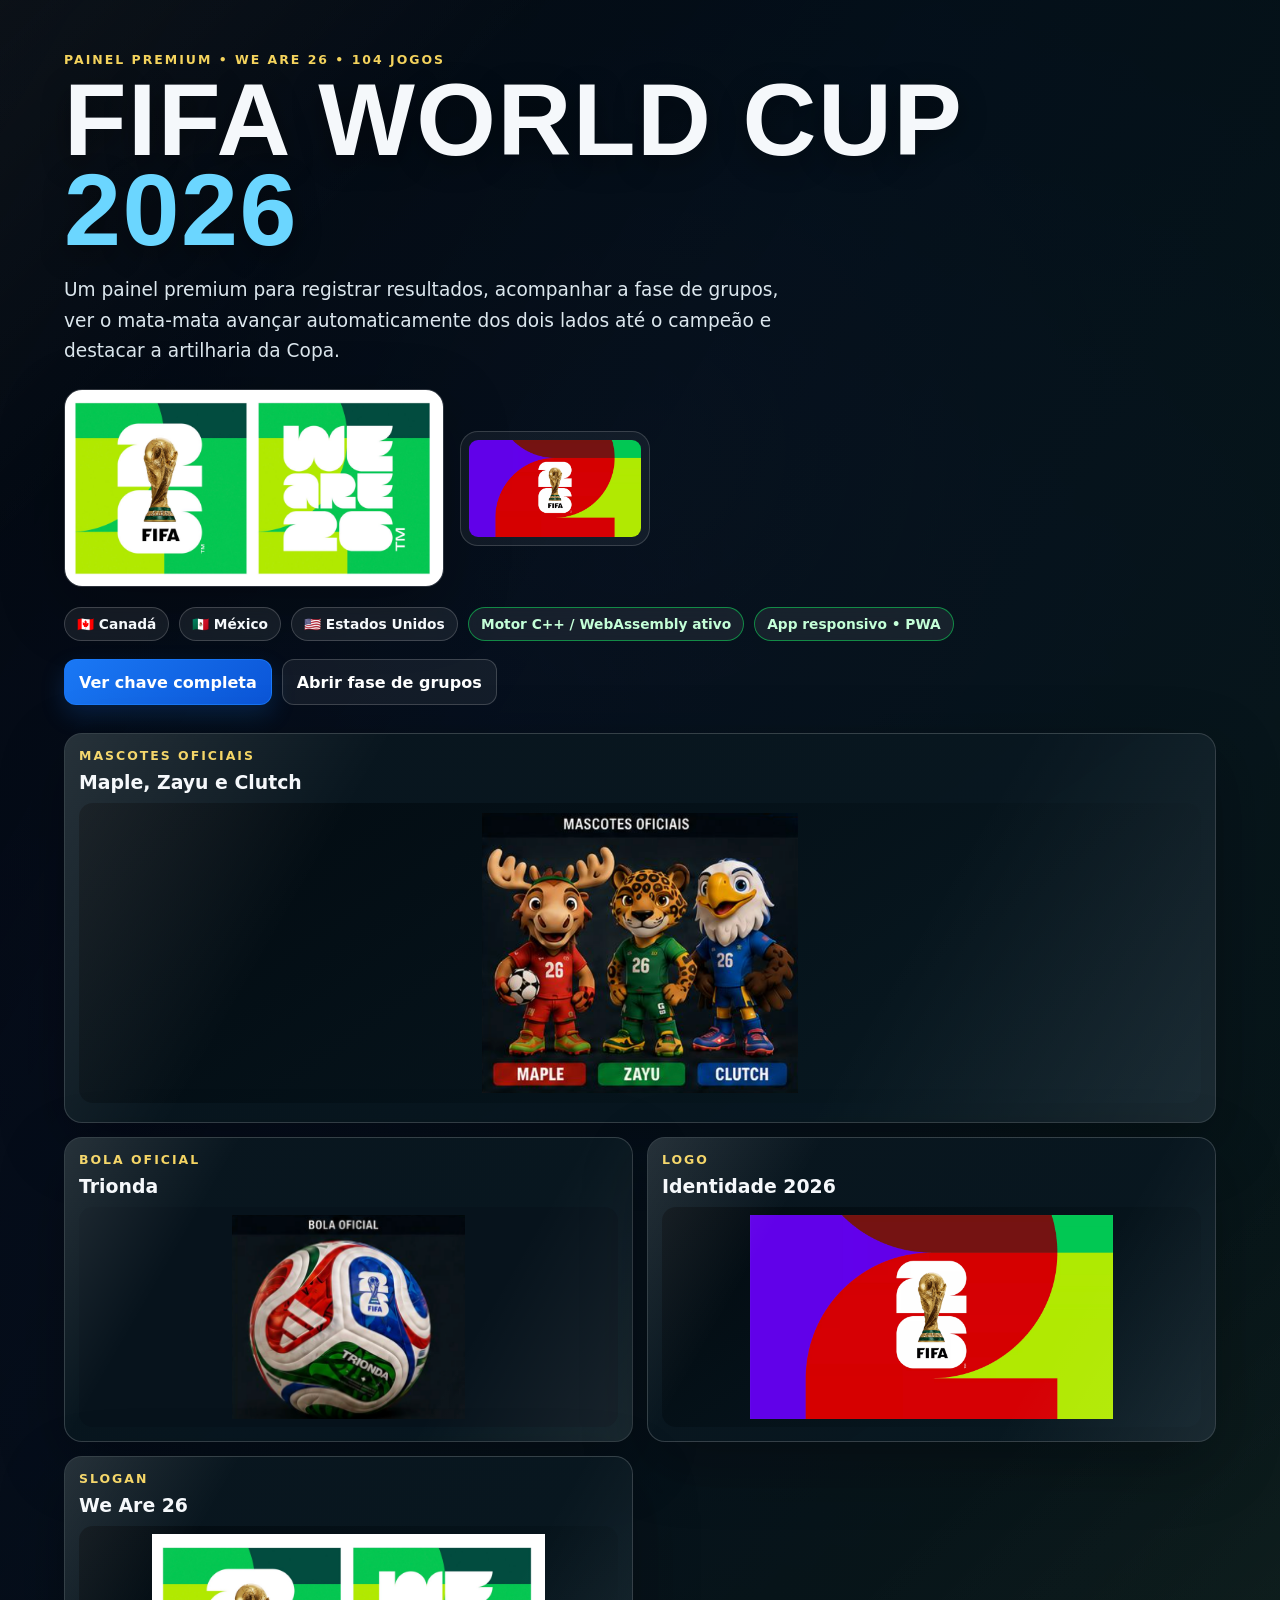
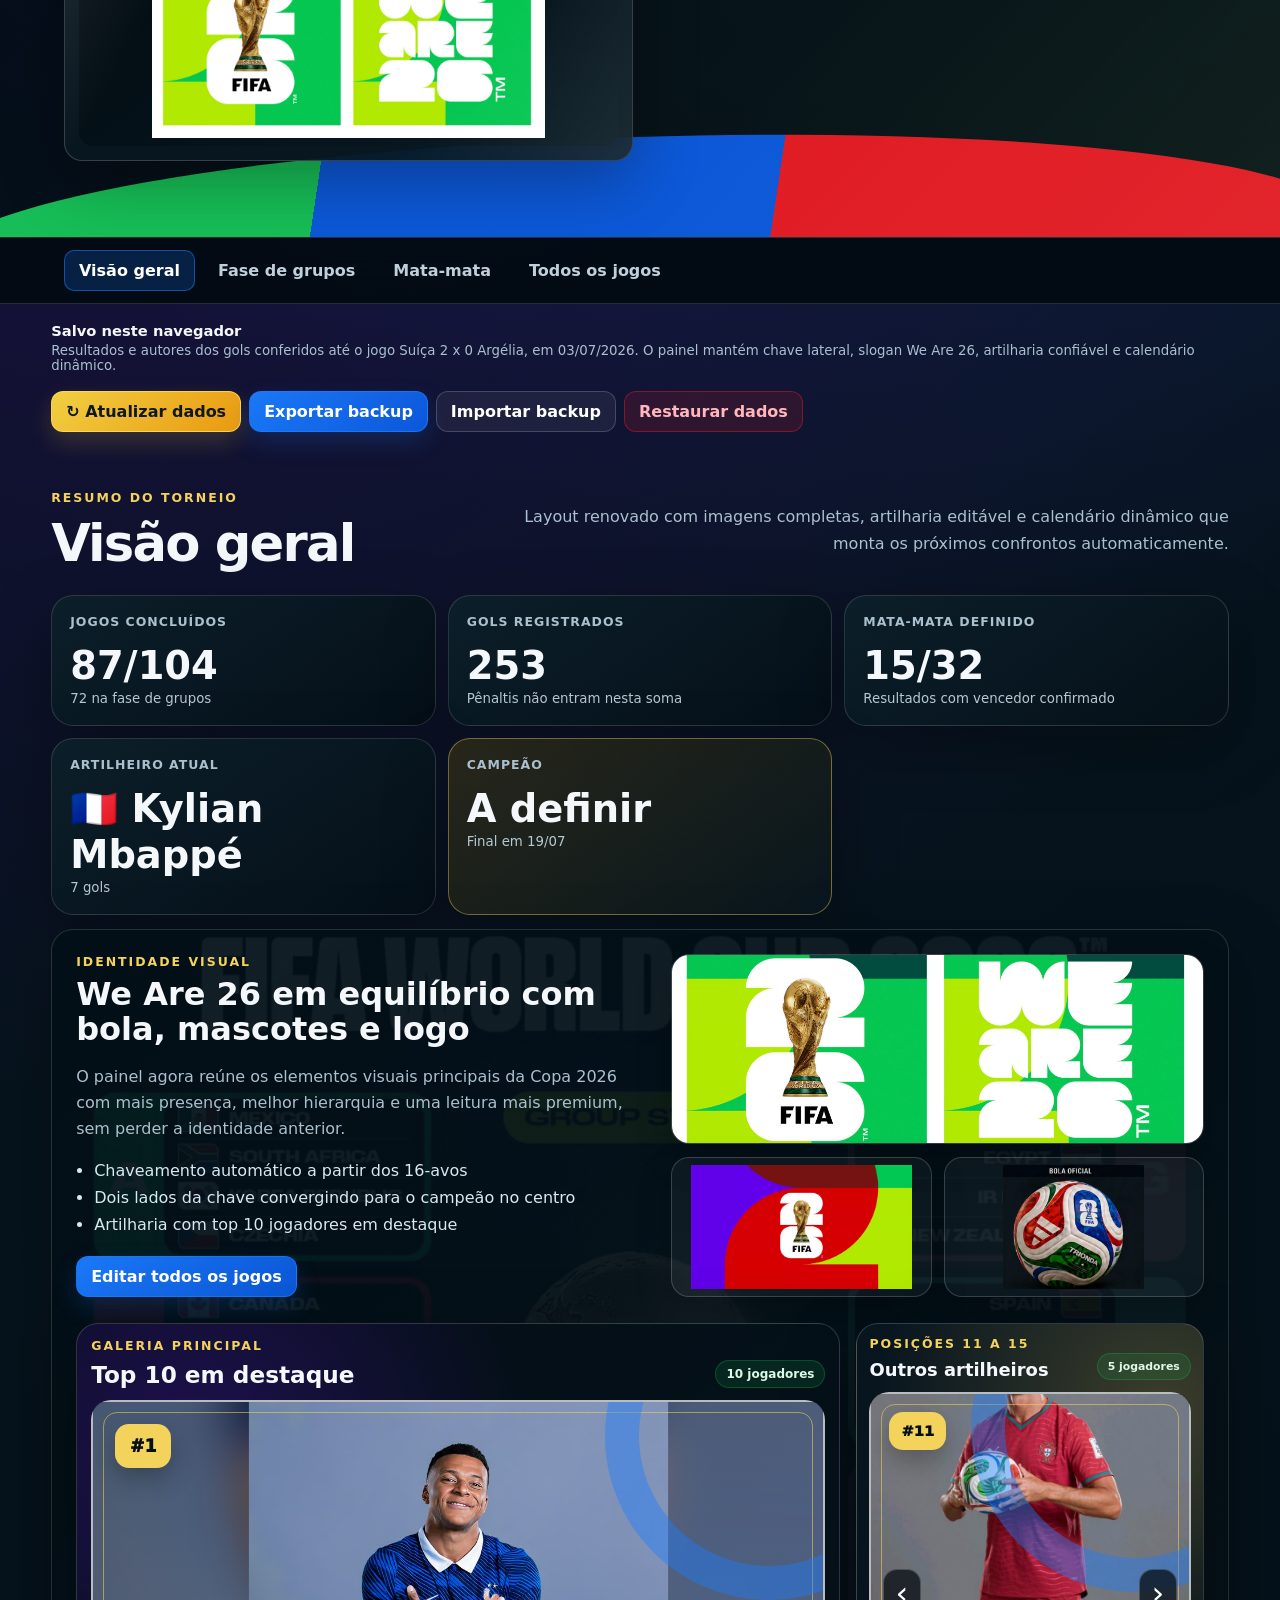
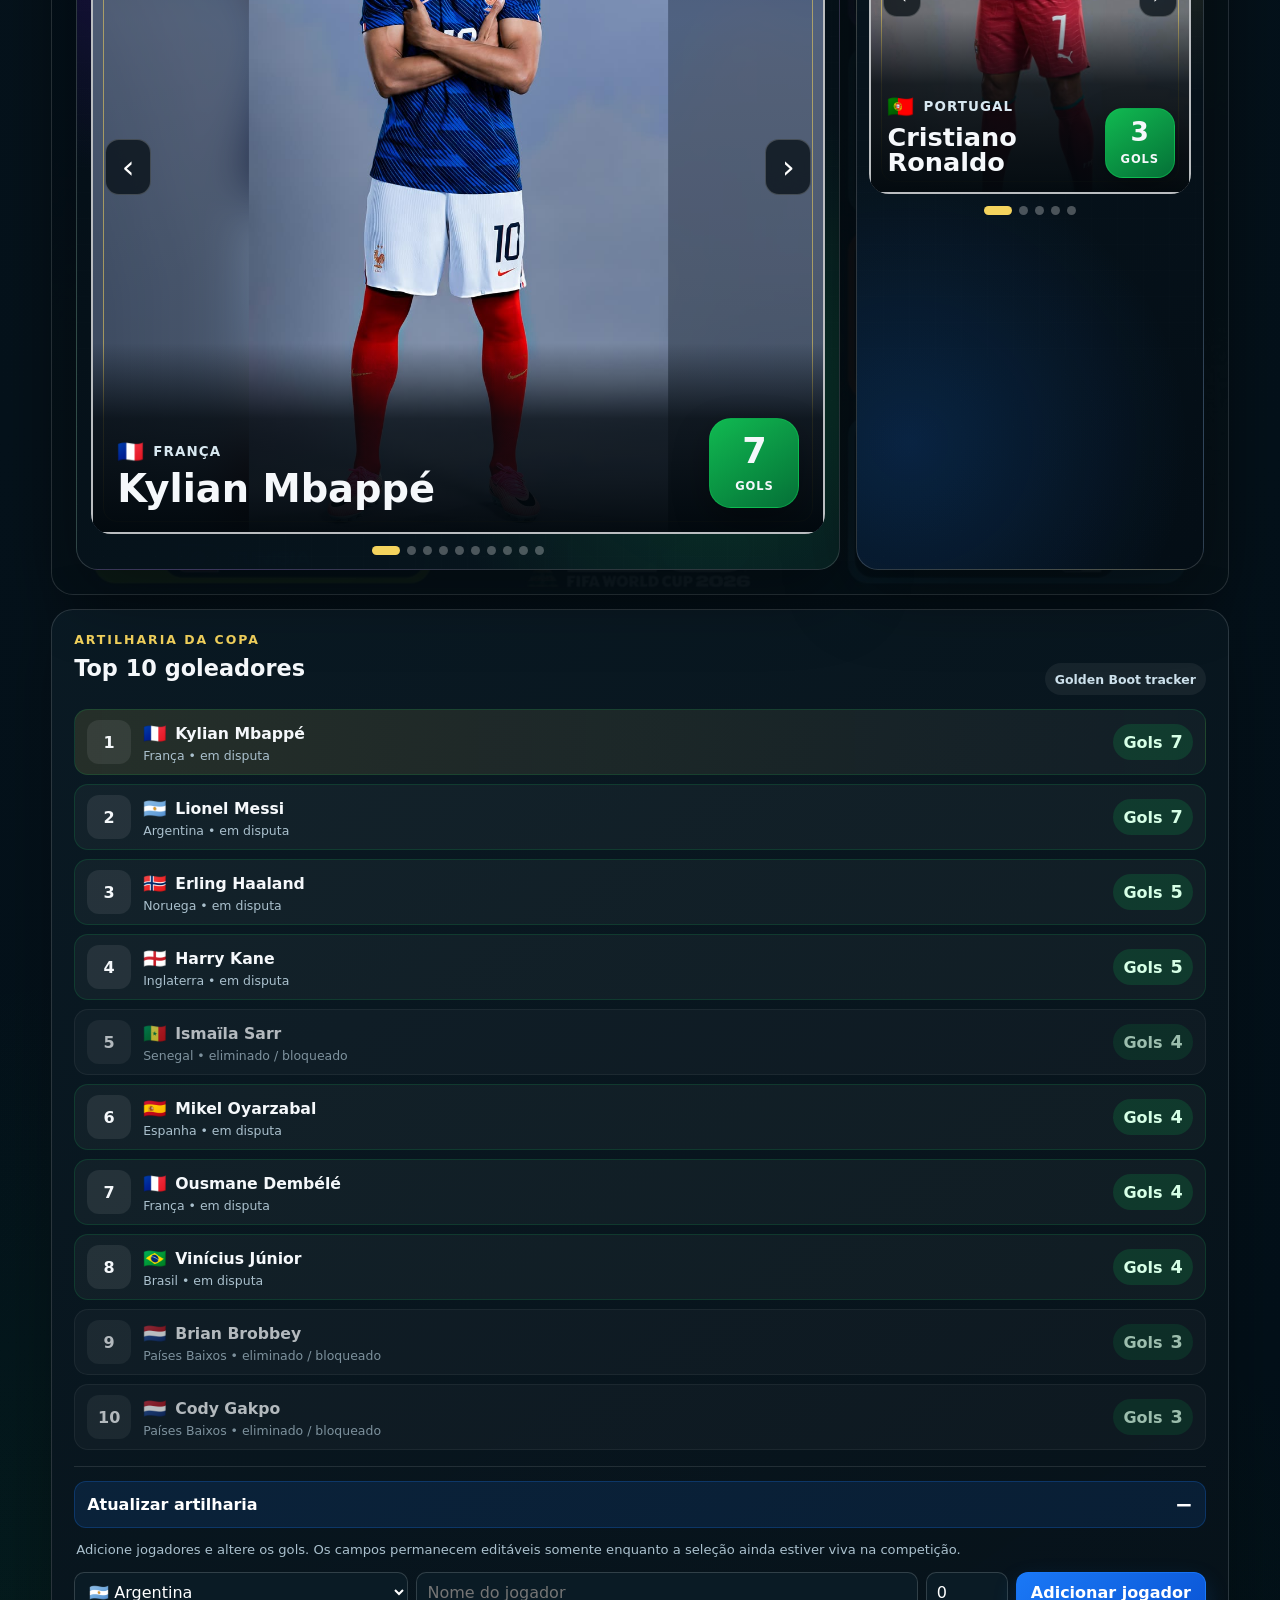
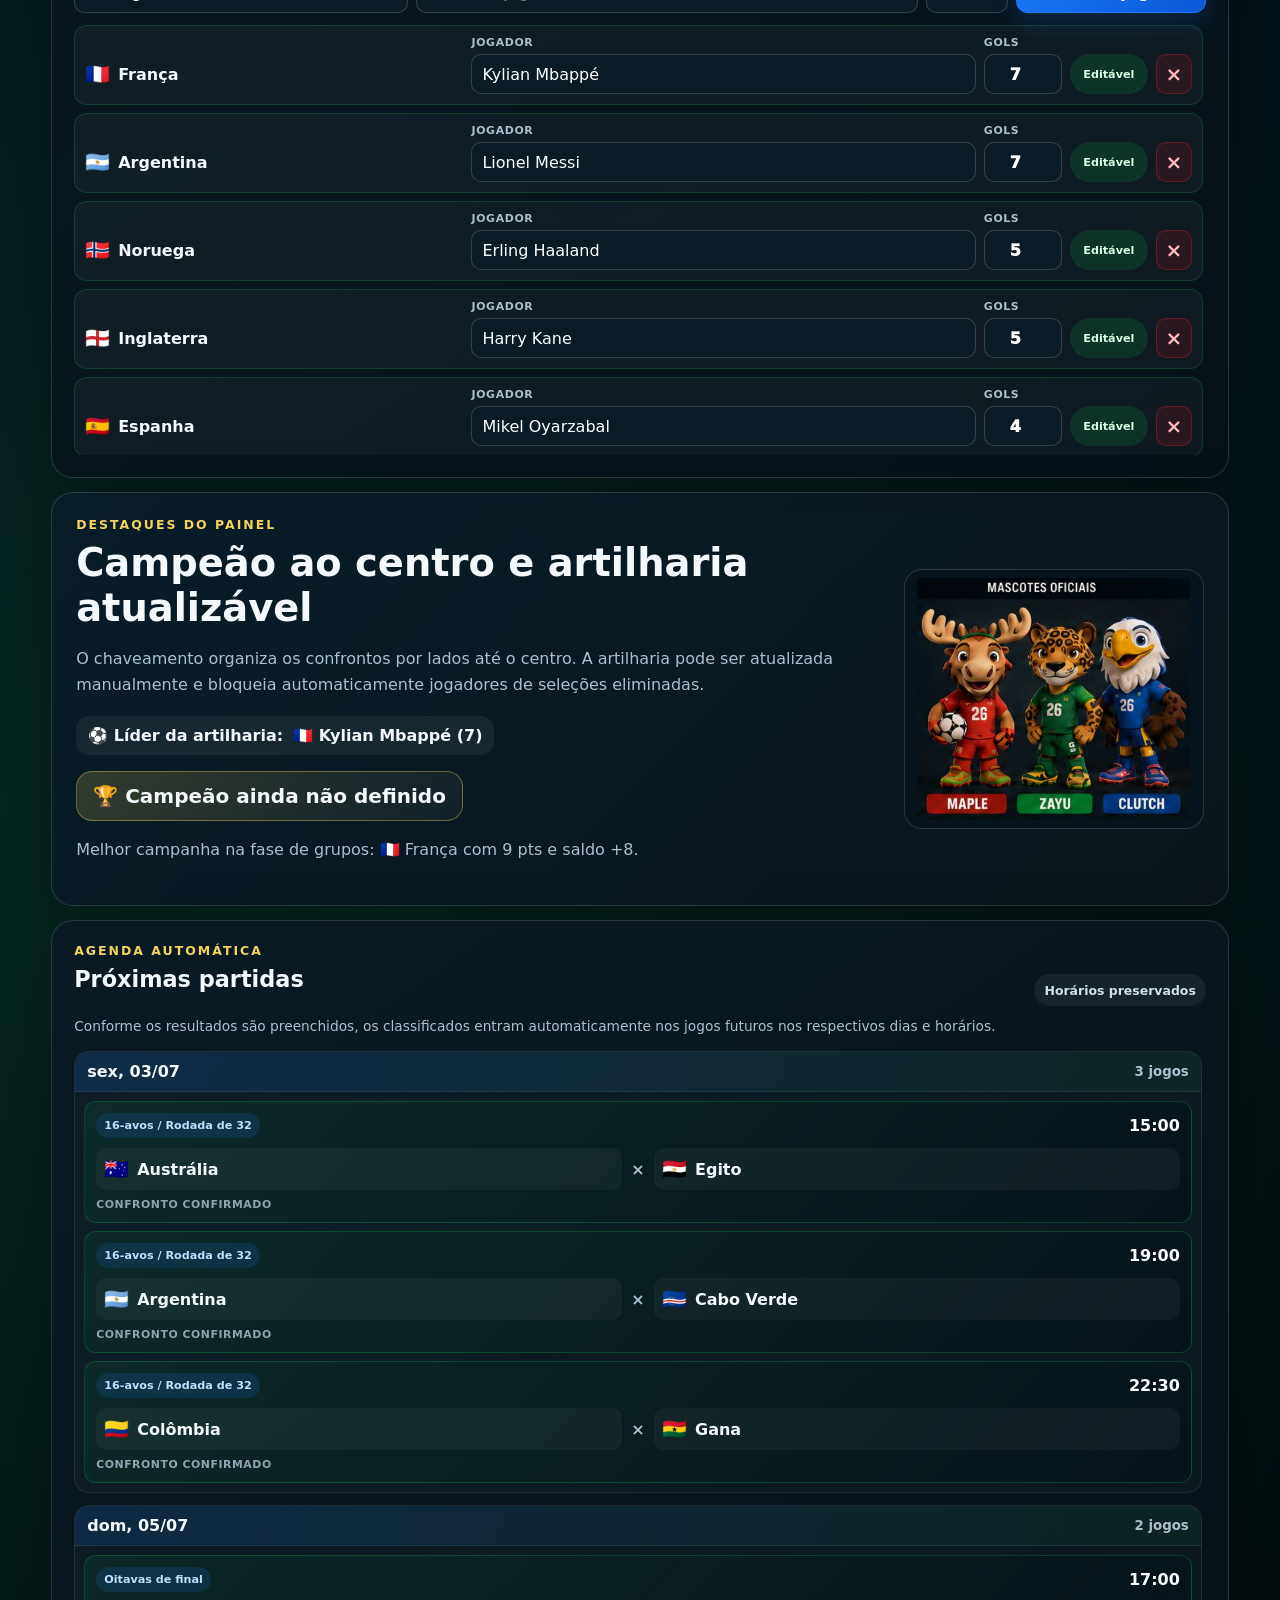
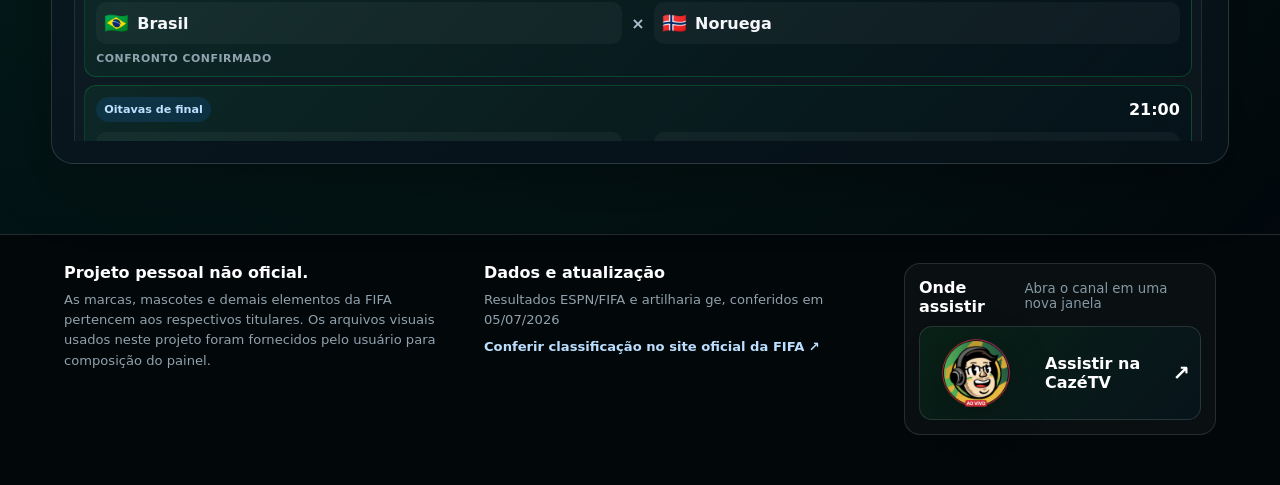
==== commit a8a94d1d: "Add files via upload" ====
--- a/copa-2026-tracker/index.html
+++ b/copa-2026-tracker/index.html
@@ -178,7 +178,7 @@
         <div class="bracket-tools__group">
           <span class="zoom-icon" aria-hidden="true">🔍</span>
           <button id="zoomOutBtn" class="zoom-button" type="button" aria-label="Diminuir zoom">−</button>
-          <input id="bracketZoomRange" type="range" min="40" max="250" step="5" value="100" aria-label="Zoom do chaveamento" />
+          <input id="bracketZoomRange" type="range" min="40" max="500" step="5" value="100" aria-label="Zoom do chaveamento" />
           <button id="zoomInBtn" class="zoom-button" type="button" aria-label="Aumentar zoom">+</button>
           <button id="zoomResetBtn" class="zoom-button zoom-button--wide" type="button">100%</button>
           <button id="zoomFitBtn" class="zoom-button zoom-button--wide" type="button">Centralizar</button>
--- a/copa-2026-tracker/styles.css
+++ b/copa-2026-tracker/styles.css
@@ -1990,3 +1990,266 @@
   .scorer-carousel--mini .scorer-carousel__viewport { height: min(68vh, 540px); }
   .scorer-carousel--mini .scorer-carousel__overlay h5 { font-size: 1.55rem; }
 }
+
+
+/* v6.7 — cards responsivos, zoom móvel ampliado e pôster premium */
+.scorer-carousel:not(.scorer-carousel--mini) .scorer-carousel__viewport {
+  width: 100%;
+  height: auto !important;
+  aspect-ratio: 1 / 1;
+  min-height: 0;
+}
+.scorer-carousel:not(.scorer-carousel--mini) .scorer-carousel__backdrop {
+  inset: -9%;
+  filter: blur(24px) saturate(1.14) brightness(.78);
+  transform: scale(1.13);
+}
+.scorer-carousel:not(.scorer-carousel--mini) .scorer-carousel__photo {
+  width: 100%;
+  height: 100%;
+  padding: 0;
+  object-fit: contain;
+  object-position: center center;
+}
+.scorer-carousel--mini .scorer-carousel__viewport {
+  width: 100%;
+  height: auto !important;
+  aspect-ratio: 4 / 5;
+  min-height: 0;
+}
+.scorer-carousel--mini .scorer-carousel__backdrop { display: none; }
+.scorer-carousel--mini .scorer-carousel__image-shell { background: #07131c; }
+.scorer-carousel--mini .scorer-carousel__photo {
+  width: 100%;
+  height: 100%;
+  padding: 0;
+  object-fit: cover;
+  object-position: center center;
+}
+.scorer-carousel--mini .scorer-carousel__image-shell::after {
+  background: linear-gradient(180deg, transparent 45%, rgba(1,8,13,.25) 64%, rgba(1,8,13,.92) 100%);
+}
+.scorer-carousel__frame,
+.scorer-carousel__image-shell,
+.scorer-carousel__photo { border-radius: inherit; }
+
+.bracket-scroll {
+  overscroll-behavior-x: contain;
+  overscroll-behavior-y: auto !important;
+}
+@media (max-width: 760px) {
+  .bracket-scroll {
+    height: 82vh;
+    max-height: 82vh;
+    min-height: 600px;
+  }
+  #bracketZoomRange { width: min(250px, 58vw); }
+  .scorer-carousel:not(.scorer-carousel--mini) .scorer-carousel__viewport,
+  .scorer-carousel--mini .scorer-carousel__viewport { height: auto !important; }
+}
+
+@media print {
+  .poster-shell {
+    position: relative;
+    display: grid !important;
+    grid-template-rows: auto minmax(0,1fr) auto !important;
+    width: 100% !important;
+    height: 100% !important;
+    min-height: 0 !important;
+    padding: 3.2mm !important;
+    overflow: hidden !important;
+    border: 1.4mm solid transparent !important;
+    border-radius: 5mm !important;
+    background:
+      linear-gradient(#06131d,#06131d) padding-box,
+      linear-gradient(120deg,#6d22f4,#e90022,#a8ee00,#10c969,#1b7dff) border-box !important;
+    box-shadow: inset 0 0 0 .5mm rgba(255,255,255,.16) !important;
+  }
+  .poster-shell::before {
+    content: "";
+    position: absolute;
+    inset: 0;
+    z-index: 0;
+    opacity: .22;
+    background: url("assets/copa-groups-background.png") center/cover no-repeat !important;
+  }
+  .poster-shell > * { position: relative; z-index: 1; }
+  .poster-header--premium {
+    display: grid !important;
+    grid-template-columns: 27mm 1fr 27mm !important;
+    align-items: center !important;
+    gap: 4mm !important;
+    margin: 0 0 2.6mm !important;
+    padding: 2.4mm 4mm !important;
+    border: .5mm solid rgba(255,255,255,.4) !important;
+    border-radius: 4mm !important;
+    background: linear-gradient(115deg,#6818ec 0 24%,#e90018 24% 59%,#a8ec00 59% 78%,#0cc767 78%) !important;
+  }
+  .poster-header__logo img,
+  .poster-header__ball img {
+    width: 25mm !important;
+    height: 20mm !important;
+    object-fit: contain !important;
+    filter: drop-shadow(0 1mm 1.5mm rgba(0,0,0,.35));
+  }
+  .poster-header__copy { text-align: center; text-shadow: 0 1mm 2mm rgba(0,0,0,.4); }
+  .poster-header__copy p { margin: 0; font-size: 3mm; font-weight: 950; letter-spacing: 1.3mm; }
+  .poster-header__copy h1 { margin: .5mm 0; font: 950 7mm/1 Impact,"Arial Narrow",sans-serif; letter-spacing: .5mm; }
+  .poster-header__copy span { font-size: 2.1mm; font-weight: 800; }
+
+  .poster-bracket-grid {
+    min-height: 0;
+    display: grid;
+    grid-template-columns: minmax(0,1fr) 39mm minmax(0,1fr);
+    gap: 2mm;
+    align-items: stretch;
+  }
+  .poster-bracket-side {
+    min-width: 0;
+    display: grid;
+    grid-template-columns: repeat(4,minmax(0,1fr));
+    gap: 1.1mm;
+    align-items: stretch;
+  }
+  .poster-round-column {
+    position: relative;
+    min-width: 0;
+    display: grid;
+    grid-template-rows: auto 1fr;
+    padding: .7mm;
+    border: .3mm solid color-mix(in srgb,var(--poster-accent),white 22%);
+    border-radius: 2.4mm;
+    background: rgba(4,20,30,.92) !important;
+  }
+  .poster-round-column h3 {
+    margin: 0 0 .7mm;
+    padding: 1mm .4mm;
+    border-radius: 1.5mm;
+    color: #fff;
+    background: var(--poster-accent) !important;
+    text-align: center;
+    text-transform: uppercase;
+    letter-spacing: .35mm;
+    font-size: 1.75mm;
+  }
+  .poster-round-column > div {
+    display: flex;
+    flex-direction: column;
+    justify-content: space-around;
+    gap: .65mm;
+    min-height: 0;
+  }
+  .poster-round-column .poster-match {
+    position: relative;
+    border: .25mm solid rgba(255,255,255,.2);
+    border-radius: 1.35mm;
+    background: rgba(5,27,39,.98) !important;
+  }
+  .poster-bracket-side--left .poster-round-column:not(:last-child) .poster-match::after,
+  .poster-bracket-side--right .poster-round-column:not(:first-child) .poster-match::before {
+    content: "";
+    position: absolute;
+    top: 50%;
+    width: 1.3mm;
+    height: .3mm;
+    background: rgba(244,211,93,.7) !important;
+  }
+  .poster-bracket-side--left .poster-round-column:not(:last-child) .poster-match::after { right: -1.45mm; }
+  .poster-bracket-side--right .poster-round-column:not(:first-child) .poster-match::before { left: -1.45mm; }
+  .poster-match__meta {
+    padding: .55mm .8mm !important;
+    font-size: 1.2mm !important;
+    background: rgba(255,255,255,.09) !important;
+  }
+  .poster-team {
+    grid-template-columns: 3.5mm minmax(0,1fr) 5mm !important;
+    min-height: 3.8mm !important;
+    gap: .5mm !important;
+    padding: .35mm .65mm !important;
+    font-size: 1.38mm !important;
+  }
+  .poster-team span { font-size: 2mm !important; }
+  .poster-team b { min-height: 3mm !important; font-size: 1.4mm !important; }
+
+  .poster-champion-center {
+    display: grid;
+    grid-template-rows: auto 17mm auto auto auto 1fr;
+    align-content: start;
+    gap: 1.2mm;
+    padding: 2mm;
+    border: .55mm solid rgba(244,211,93,.65);
+    border-radius: 4mm;
+    background:
+      radial-gradient(circle at 50% 20%,rgba(244,211,93,.26),transparent 37%),
+      linear-gradient(160deg,rgba(58,25,123,.97),rgba(5,55,48,.97)) !important;
+    text-align: center;
+  }
+  .poster-center-kicker { color: #ffe16b; font-size: 1.7mm; font-weight: 950; letter-spacing: .8mm; }
+  .poster-center-logo { justify-self: center; width: 18mm; height: 17mm; object-fit: contain; }
+  .poster-champion-center h2 { margin: 0; font-size: 3.1mm; }
+  .poster-champion-center .poster-match { border-color: rgba(255,255,255,.35); }
+  .poster-champion-card {
+    display: grid;
+    gap: .7mm;
+    padding: 2mm 1mm;
+    border: .4mm solid rgba(244,211,93,.6);
+    border-radius: 2.5mm;
+    background: rgba(5,18,22,.72) !important;
+  }
+  .poster-champion-card small { color: #ffe16b; font-size: 1.5mm; font-weight: 950; letter-spacing: .7mm; }
+  .poster-champion-card strong { font-size: 3.1mm; }
+  .poster-champion-card span { color: #d5e8ef; font-size: 1.45mm; }
+  .poster-center-mascots { align-self: end; justify-self: center; width: 33mm; max-height: 24mm; object-fit: contain; border-radius: 2mm; }
+
+  .poster-brazil-footer {
+    display: grid;
+    grid-template-columns: 48mm 1fr 32mm;
+    align-items: center;
+    gap: 4mm;
+    margin-top: 2.6mm;
+    padding: 2mm 3mm;
+    border: .5mm solid rgba(244,211,93,.58);
+    border-radius: 4mm;
+    background: linear-gradient(100deg,rgba(0,109,68,.96),rgba(10,74,51,.96) 45%,rgba(16,50,102,.96)) !important;
+  }
+  .poster-brazil-photo {
+    height: 19mm;
+    overflow: hidden;
+    border: .35mm solid rgba(255,255,255,.65);
+    border-radius: 2.5mm;
+  }
+  .poster-brazil-photo img { width: 100%; height: 100%; object-fit: cover; object-position: center 44%; }
+  .poster-brazil-copy { display: grid; gap: .4mm; text-align: center; }
+  .poster-brazil-copy small { color: #ffe16b; font-size: 1.6mm; font-weight: 950; letter-spacing: .65mm; }
+  .poster-brazil-copy strong {
+    color: #fff;
+    font-family: "Brush Script MT","Segoe Script",cursive;
+    font-size: 6.5mm;
+    font-weight: 700;
+    line-height: 1;
+    text-shadow: 0 .8mm 1.5mm rgba(0,0,0,.45);
+  }
+  .poster-brazil-copy span { color: #d7e8ee; font-size: 1.4mm; }
+  .poster-brazil-brand { width: 31mm; height: 19mm; object-fit: cover; border-radius: 2.5mm; }
+
+  body[data-print-format="a4"] .poster-shell { padding: 2mm !important; }
+  body[data-print-format="a4"] .poster-header--premium { grid-template-columns: 20mm 1fr 20mm !important; padding: 1.4mm 3mm !important; }
+  body[data-print-format="a4"] .poster-header__logo img,
+  body[data-print-format="a4"] .poster-header__ball img { width: 19mm !important; height: 15mm !important; }
+  body[data-print-format="a4"] .poster-header__copy h1 { font-size: 5.2mm; }
+  body[data-print-format="a4"] .poster-bracket-grid { grid-template-columns: minmax(0,1fr) 31mm minmax(0,1fr); gap: 1.2mm; }
+  body[data-print-format="a4"] .poster-bracket-side { gap: .6mm; }
+  body[data-print-format="a4"] .poster-round-column { padding: .4mm; }
+  body[data-print-format="a4"] .poster-round-column h3 { padding: .6mm .2mm; font-size: 1.25mm; }
+  body[data-print-format="a4"] .poster-match__meta { font-size: .85mm !important; }
+  body[data-print-format="a4"] .poster-team { min-height: 2.7mm !important; font-size: 1mm !important; grid-template-columns: 2.8mm minmax(0,1fr) 4mm !important; }
+  body[data-print-format="a4"] .poster-team span { font-size: 1.5mm !important; }
+  body[data-print-format="a4"] .poster-team b { min-height: 2.2mm !important; font-size: 1mm !important; }
+  body[data-print-format="a4"] .poster-champion-center { grid-template-rows: auto 13mm auto auto auto 1fr; padding: 1mm; }
+  body[data-print-format="a4"] .poster-center-logo { width: 14mm; height: 13mm; }
+  body[data-print-format="a4"] .poster-center-mascots { width: 25mm; max-height: 18mm; }
+  body[data-print-format="a4"] .poster-brazil-footer { grid-template-columns: 38mm 1fr 25mm; padding: 1.2mm 2mm; margin-top: 1.4mm; }
+  body[data-print-format="a4"] .poster-brazil-photo { height: 13mm; }
+  body[data-print-format="a4"] .poster-brazil-copy strong { font-size: 4.8mm; }
+  body[data-print-format="a4"] .poster-brazil-brand { width: 24mm; height: 13mm; }
+}
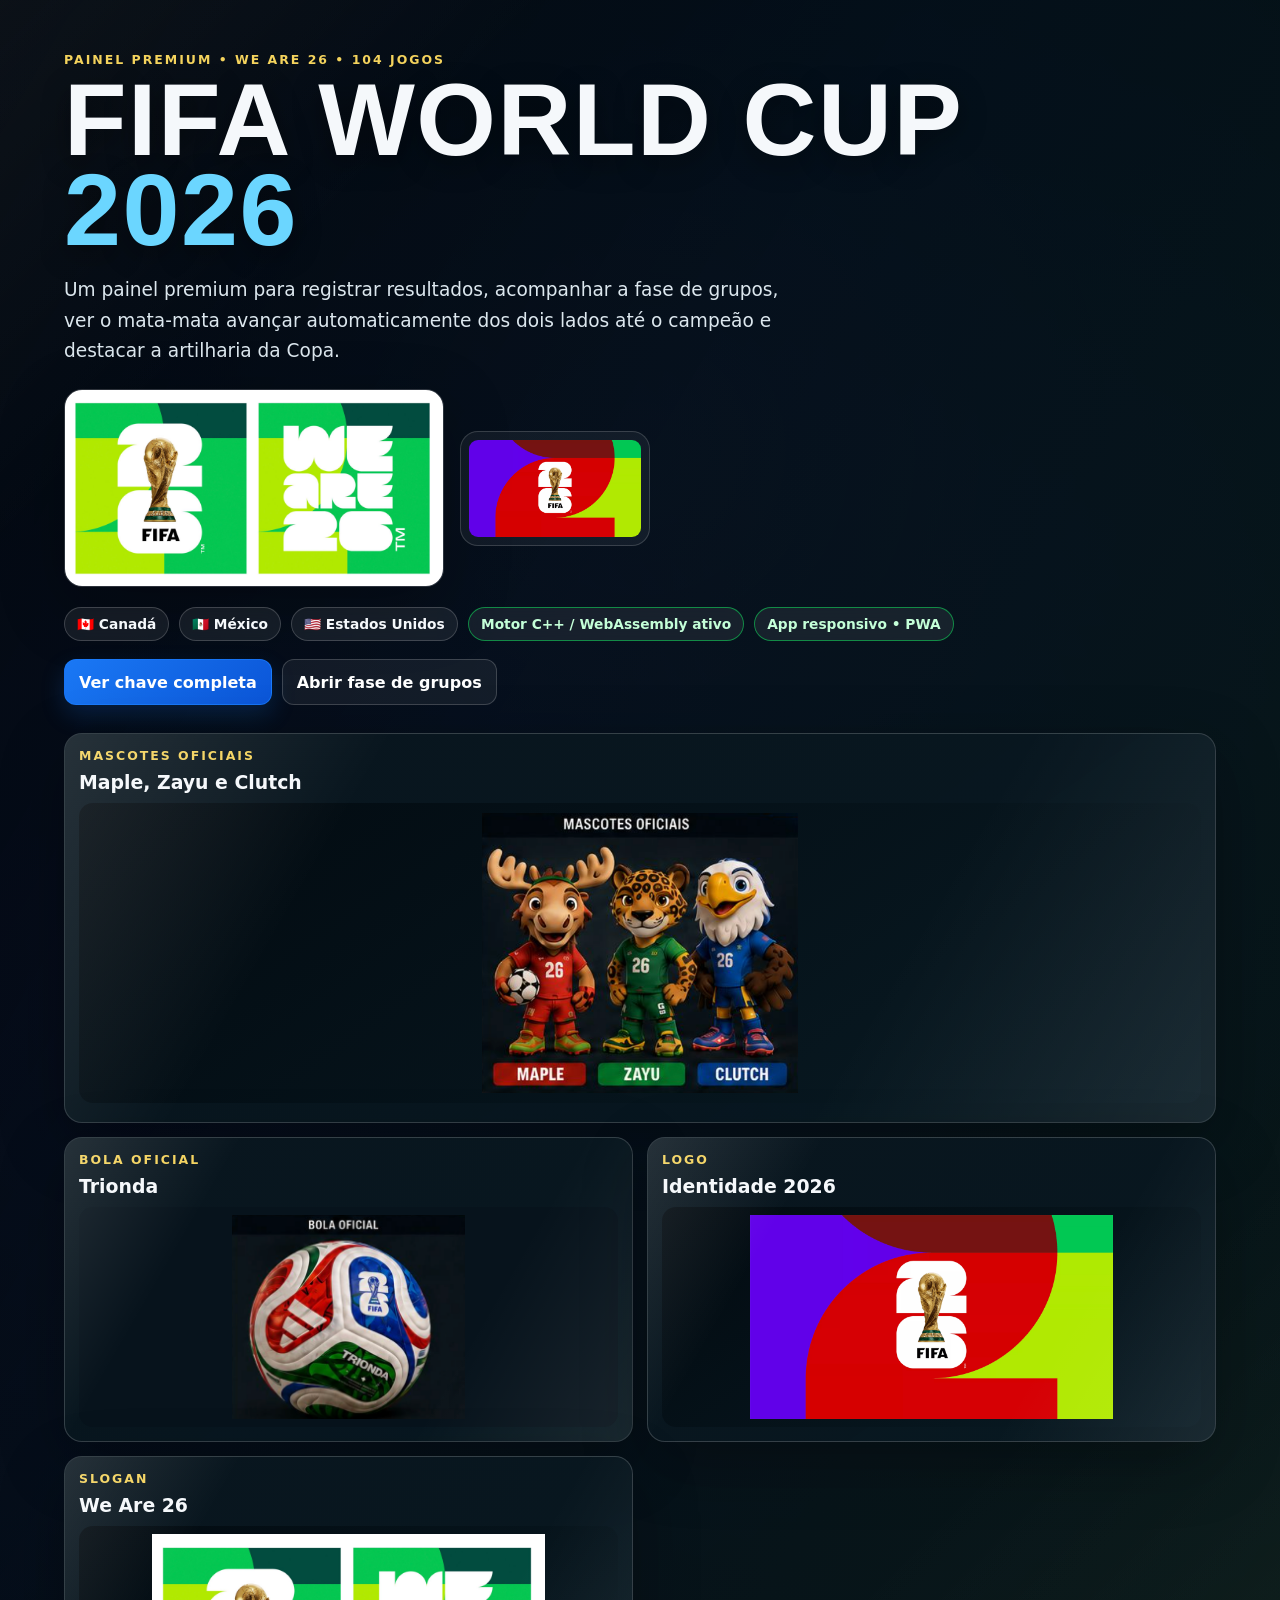
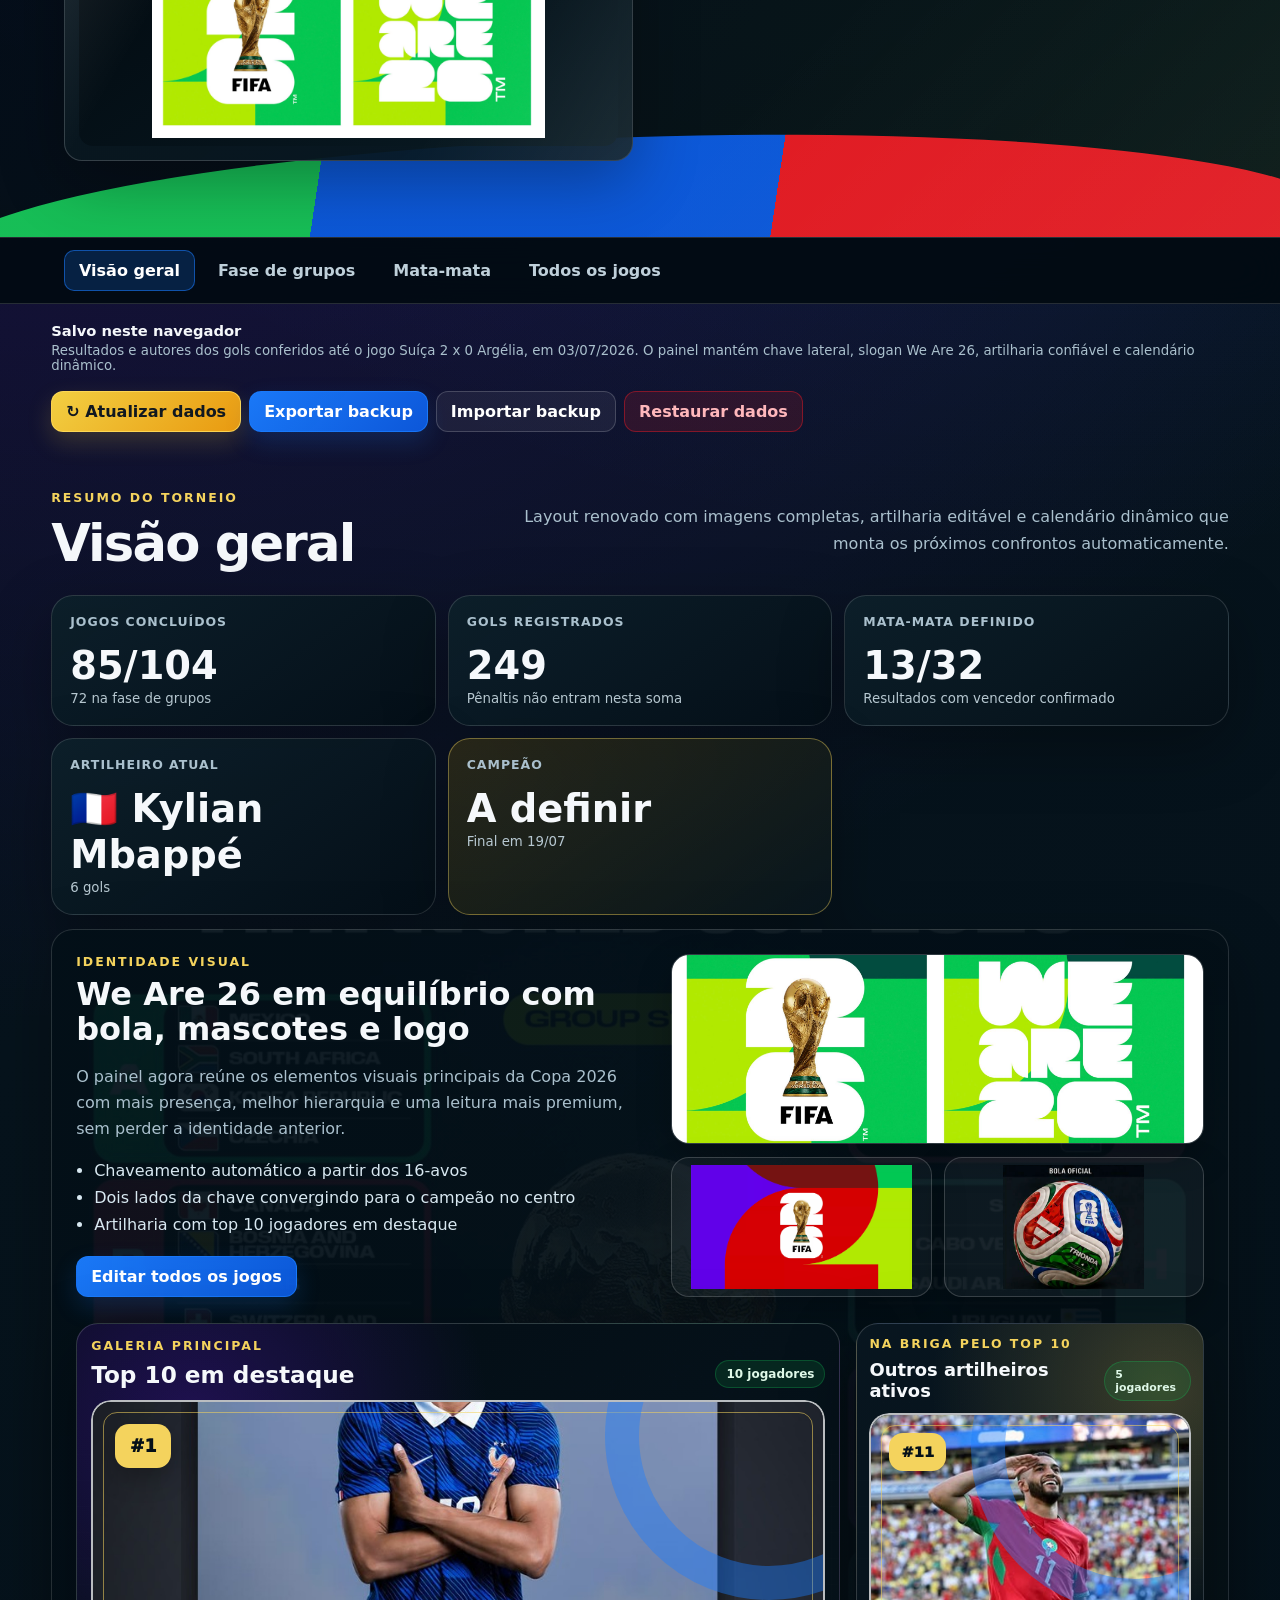
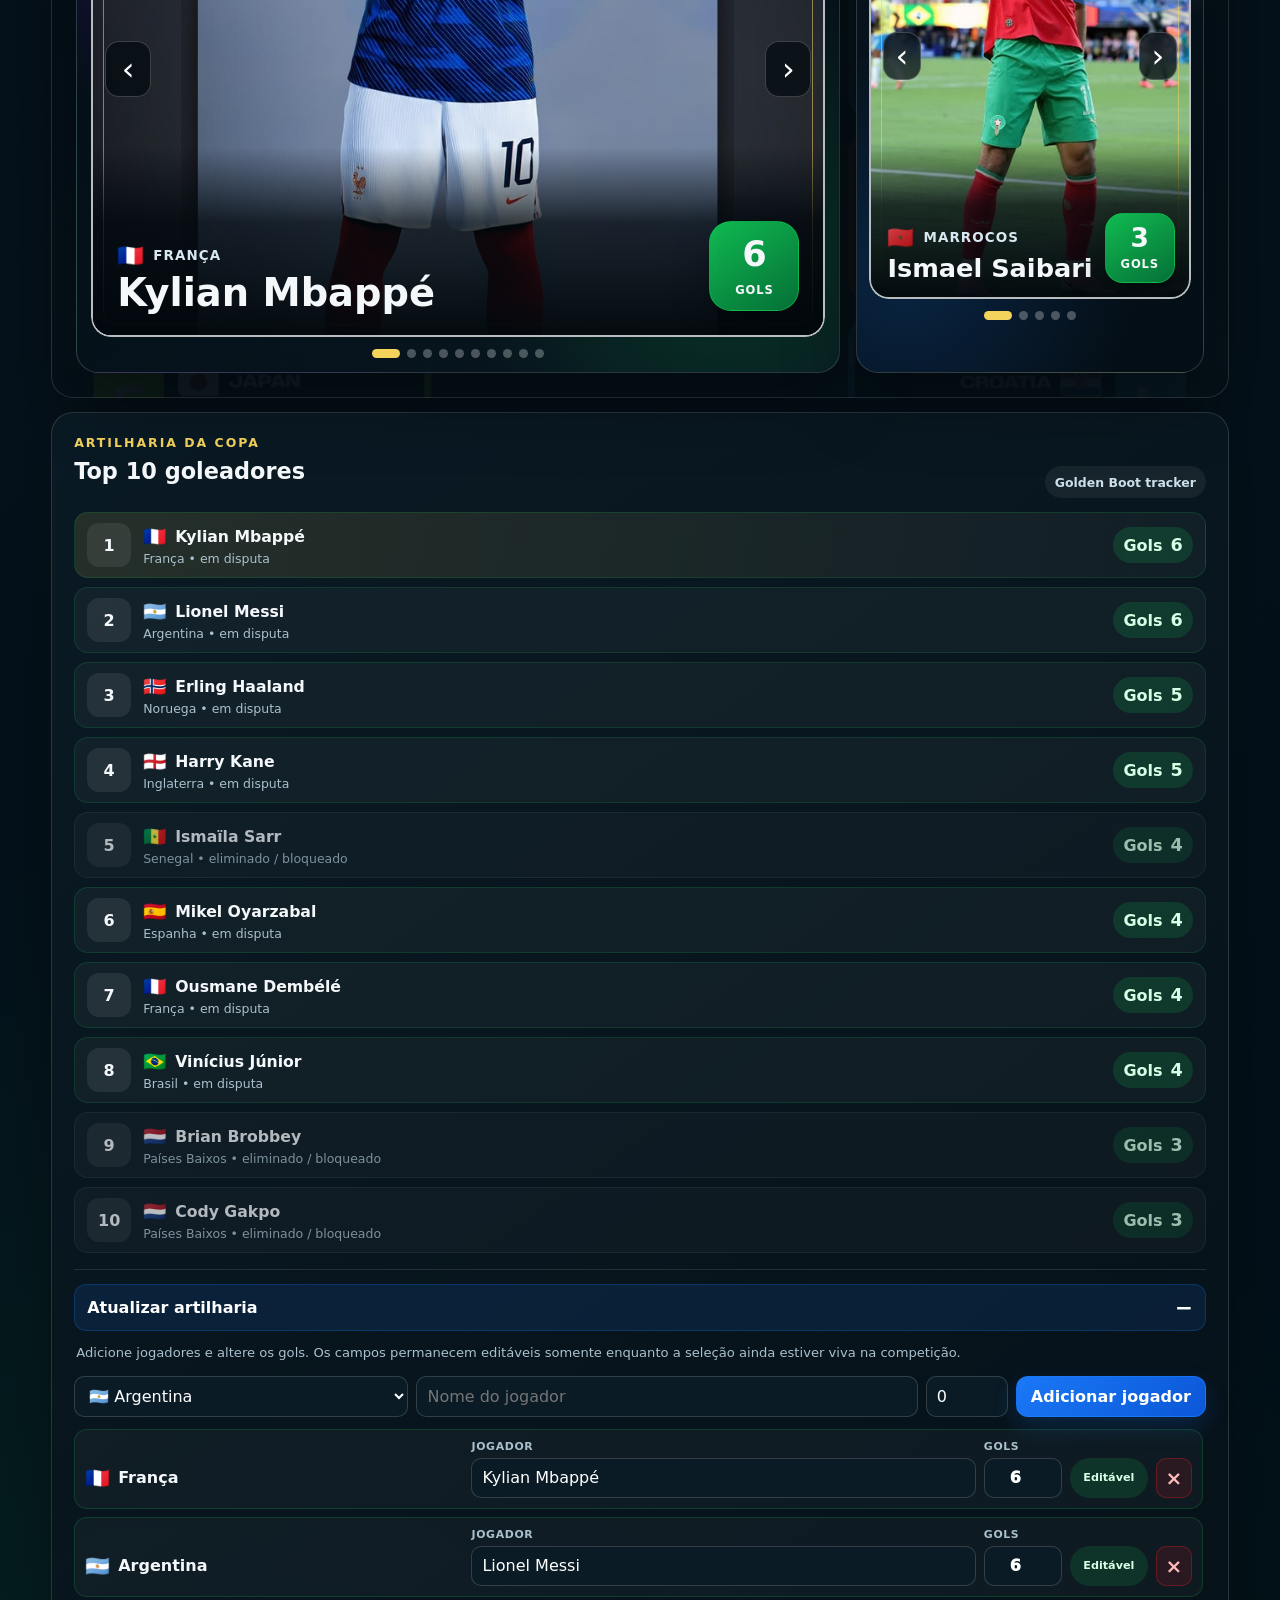
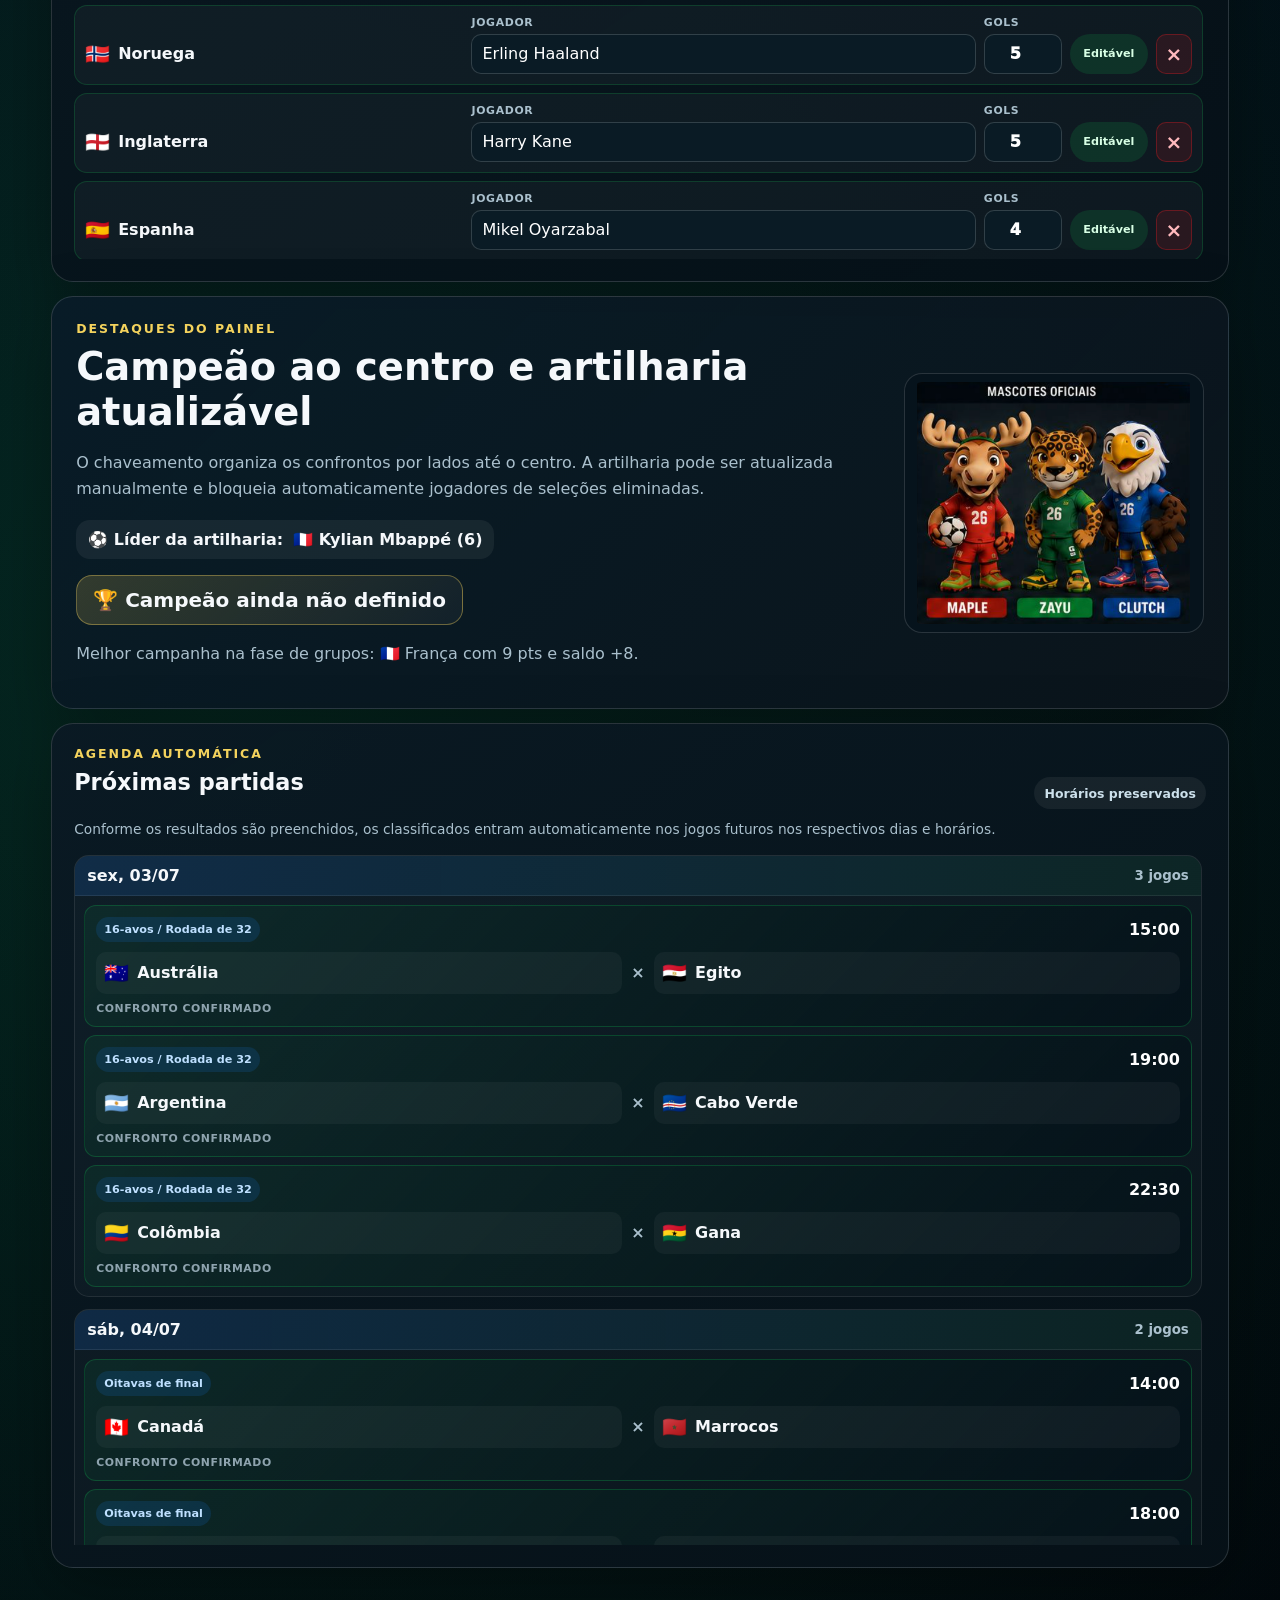
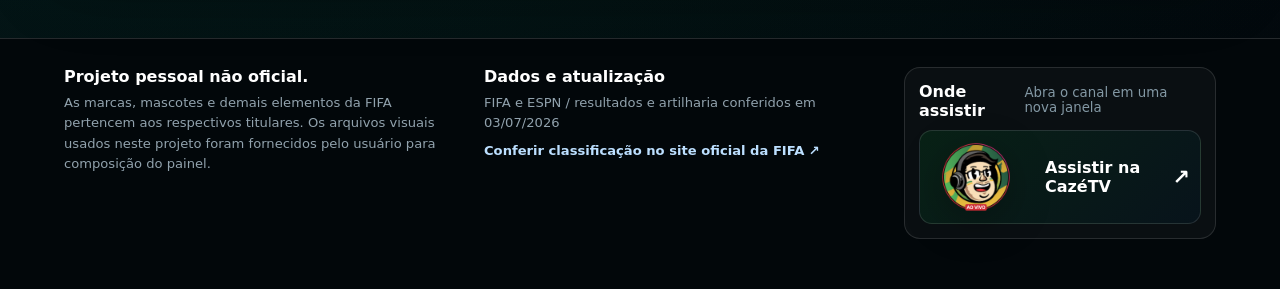
==== commit 6580f1ad: "Add files via upload" ====
--- a/copa-2026-tracker/index.html
+++ b/copa-2026-tracker/index.html
@@ -178,7 +178,7 @@
         <div class="bracket-tools__group">
           <span class="zoom-icon" aria-hidden="true">🔍</span>
           <button id="zoomOutBtn" class="zoom-button" type="button" aria-label="Diminuir zoom">−</button>
-          <input id="bracketZoomRange" type="range" min="40" max="500" step="5" value="100" aria-label="Zoom do chaveamento" />
+          <input id="bracketZoomRange" type="range" min="40" max="250" step="5" value="100" aria-label="Zoom do chaveamento" />
           <button id="zoomInBtn" class="zoom-button" type="button" aria-label="Aumentar zoom">+</button>
           <button id="zoomResetBtn" class="zoom-button zoom-button--wide" type="button">100%</button>
           <button id="zoomFitBtn" class="zoom-button zoom-button--wide" type="button">Centralizar</button>
--- a/copa-2026-tracker/styles.css
+++ b/copa-2026-tracker/styles.css
@@ -1449,38 +1449,15 @@
   border: 34px solid rgba(27,125,255,.42);
   border-radius: 50%;
 }
-.scorer-carousel__image-shell {
-  position: absolute;
-  inset: 0;
-  overflow: hidden;
-}
-.scorer-carousel__backdrop {
-  position: absolute;
-  inset: -7%;
-  background-position: center;
-  background-size: cover;
-  background-repeat: no-repeat;
-  filter: blur(22px) saturate(1.08);
-  transform: scale(1.08);
-}
-.scorer-carousel__image-shell::after {
-  content: "";
-  position: absolute;
-  inset: 0;
-  background: linear-gradient(180deg, rgba(2,10,16,.18) 0%, rgba(2,10,16,.08) 30%, rgba(2,10,16,.24) 100%);
-}
-.scorer-carousel__photo {
-  position: relative;
-  z-index: 2;
+.scorer-carousel__frame > img {
   width: 100%;
   height: 100%;
-  padding: clamp(20px, 2.2vw, 28px);
-  object-fit: contain;
-  object-position: center center;
+  object-fit: cover;
+  object-position: center;
   transition: transform 5.6s ease;
 }
-.scorer-carousel__slide.is-active .scorer-carousel__photo {
-  transform: scale(1.02);
+.scorer-carousel__slide.is-active .scorer-carousel__frame > img {
+  transform: scale(1.035);
 }
 .scorer-carousel__rank {
   position: absolute;
@@ -1639,7 +1616,6 @@
   }
   .scorer-carousel__goals strong { font-size: 1.8rem; }
   .scorer-carousel__nav { width: 40px; height: 50px; }
-  .scorer-carousel__photo { padding: 18px; }
 }
 
 /* Ajuste fino do zoom v5 */
@@ -1971,7 +1947,7 @@
   font-size: .92rem;
 }
 .scorer-carousel--mini .scorer-carousel__nav { width: 38px; height: 48px; }
-.scorer-carousel--mini .scorer-carousel__photo { padding: clamp(16px, 2vw, 24px); }
+.scorer-carousel--mini .scorer-carousel__frame > img { object-position: center top; }
 .goal-tooltip small + small {
   display: block;
   margin-top: 5px;
@@ -1990,266 +1966,3 @@
   .scorer-carousel--mini .scorer-carousel__viewport { height: min(68vh, 540px); }
   .scorer-carousel--mini .scorer-carousel__overlay h5 { font-size: 1.55rem; }
 }
-
-
-/* v6.7 — cards responsivos, zoom móvel ampliado e pôster premium */
-.scorer-carousel:not(.scorer-carousel--mini) .scorer-carousel__viewport {
-  width: 100%;
-  height: auto !important;
-  aspect-ratio: 1 / 1;
-  min-height: 0;
-}
-.scorer-carousel:not(.scorer-carousel--mini) .scorer-carousel__backdrop {
-  inset: -9%;
-  filter: blur(24px) saturate(1.14) brightness(.78);
-  transform: scale(1.13);
-}
-.scorer-carousel:not(.scorer-carousel--mini) .scorer-carousel__photo {
-  width: 100%;
-  height: 100%;
-  padding: 0;
-  object-fit: contain;
-  object-position: center center;
-}
-.scorer-carousel--mini .scorer-carousel__viewport {
-  width: 100%;
-  height: auto !important;
-  aspect-ratio: 4 / 5;
-  min-height: 0;
-}
-.scorer-carousel--mini .scorer-carousel__backdrop { display: none; }
-.scorer-carousel--mini .scorer-carousel__image-shell { background: #07131c; }
-.scorer-carousel--mini .scorer-carousel__photo {
-  width: 100%;
-  height: 100%;
-  padding: 0;
-  object-fit: cover;
-  object-position: center center;
-}
-.scorer-carousel--mini .scorer-carousel__image-shell::after {
-  background: linear-gradient(180deg, transparent 45%, rgba(1,8,13,.25) 64%, rgba(1,8,13,.92) 100%);
-}
-.scorer-carousel__frame,
-.scorer-carousel__image-shell,
-.scorer-carousel__photo { border-radius: inherit; }
-
-.bracket-scroll {
-  overscroll-behavior-x: contain;
-  overscroll-behavior-y: auto !important;
-}
-@media (max-width: 760px) {
-  .bracket-scroll {
-    height: 82vh;
-    max-height: 82vh;
-    min-height: 600px;
-  }
-  #bracketZoomRange { width: min(250px, 58vw); }
-  .scorer-carousel:not(.scorer-carousel--mini) .scorer-carousel__viewport,
-  .scorer-carousel--mini .scorer-carousel__viewport { height: auto !important; }
-}
-
-@media print {
-  .poster-shell {
-    position: relative;
-    display: grid !important;
-    grid-template-rows: auto minmax(0,1fr) auto !important;
-    width: 100% !important;
-    height: 100% !important;
-    min-height: 0 !important;
-    padding: 3.2mm !important;
-    overflow: hidden !important;
-    border: 1.4mm solid transparent !important;
-    border-radius: 5mm !important;
-    background:
-      linear-gradient(#06131d,#06131d) padding-box,
-      linear-gradient(120deg,#6d22f4,#e90022,#a8ee00,#10c969,#1b7dff) border-box !important;
-    box-shadow: inset 0 0 0 .5mm rgba(255,255,255,.16) !important;
-  }
-  .poster-shell::before {
-    content: "";
-    position: absolute;
-    inset: 0;
-    z-index: 0;
-    opacity: .22;
-    background: url("assets/copa-groups-background.png") center/cover no-repeat !important;
-  }
-  .poster-shell > * { position: relative; z-index: 1; }
-  .poster-header--premium {
-    display: grid !important;
-    grid-template-columns: 27mm 1fr 27mm !important;
-    align-items: center !important;
-    gap: 4mm !important;
-    margin: 0 0 2.6mm !important;
-    padding: 2.4mm 4mm !important;
-    border: .5mm solid rgba(255,255,255,.4) !important;
-    border-radius: 4mm !important;
-    background: linear-gradient(115deg,#6818ec 0 24%,#e90018 24% 59%,#a8ec00 59% 78%,#0cc767 78%) !important;
-  }
-  .poster-header__logo img,
-  .poster-header__ball img {
-    width: 25mm !important;
-    height: 20mm !important;
-    object-fit: contain !important;
-    filter: drop-shadow(0 1mm 1.5mm rgba(0,0,0,.35));
-  }
-  .poster-header__copy { text-align: center; text-shadow: 0 1mm 2mm rgba(0,0,0,.4); }
-  .poster-header__copy p { margin: 0; font-size: 3mm; font-weight: 950; letter-spacing: 1.3mm; }
-  .poster-header__copy h1 { margin: .5mm 0; font: 950 7mm/1 Impact,"Arial Narrow",sans-serif; letter-spacing: .5mm; }
-  .poster-header__copy span { font-size: 2.1mm; font-weight: 800; }
-
-  .poster-bracket-grid {
-    min-height: 0;
-    display: grid;
-    grid-template-columns: minmax(0,1fr) 39mm minmax(0,1fr);
-    gap: 2mm;
-    align-items: stretch;
-  }
-  .poster-bracket-side {
-    min-width: 0;
-    display: grid;
-    grid-template-columns: repeat(4,minmax(0,1fr));
-    gap: 1.1mm;
-    align-items: stretch;
-  }
-  .poster-round-column {
-    position: relative;
-    min-width: 0;
-    display: grid;
-    grid-template-rows: auto 1fr;
-    padding: .7mm;
-    border: .3mm solid color-mix(in srgb,var(--poster-accent),white 22%);
-    border-radius: 2.4mm;
-    background: rgba(4,20,30,.92) !important;
-  }
-  .poster-round-column h3 {
-    margin: 0 0 .7mm;
-    padding: 1mm .4mm;
-    border-radius: 1.5mm;
-    color: #fff;
-    background: var(--poster-accent) !important;
-    text-align: center;
-    text-transform: uppercase;
-    letter-spacing: .35mm;
-    font-size: 1.75mm;
-  }
-  .poster-round-column > div {
-    display: flex;
-    flex-direction: column;
-    justify-content: space-around;
-    gap: .65mm;
-    min-height: 0;
-  }
-  .poster-round-column .poster-match {
-    position: relative;
-    border: .25mm solid rgba(255,255,255,.2);
-    border-radius: 1.35mm;
-    background: rgba(5,27,39,.98) !important;
-  }
-  .poster-bracket-side--left .poster-round-column:not(:last-child) .poster-match::after,
-  .poster-bracket-side--right .poster-round-column:not(:first-child) .poster-match::before {
-    content: "";
-    position: absolute;
-    top: 50%;
-    width: 1.3mm;
-    height: .3mm;
-    background: rgba(244,211,93,.7) !important;
-  }
-  .poster-bracket-side--left .poster-round-column:not(:last-child) .poster-match::after { right: -1.45mm; }
-  .poster-bracket-side--right .poster-round-column:not(:first-child) .poster-match::before { left: -1.45mm; }
-  .poster-match__meta {
-    padding: .55mm .8mm !important;
-    font-size: 1.2mm !important;
-    background: rgba(255,255,255,.09) !important;
-  }
-  .poster-team {
-    grid-template-columns: 3.5mm minmax(0,1fr) 5mm !important;
-    min-height: 3.8mm !important;
-    gap: .5mm !important;
-    padding: .35mm .65mm !important;
-    font-size: 1.38mm !important;
-  }
-  .poster-team span { font-size: 2mm !important; }
-  .poster-team b { min-height: 3mm !important; font-size: 1.4mm !important; }
-
-  .poster-champion-center {
-    display: grid;
-    grid-template-rows: auto 17mm auto auto auto 1fr;
-    align-content: start;
-    gap: 1.2mm;
-    padding: 2mm;
-    border: .55mm solid rgba(244,211,93,.65);
-    border-radius: 4mm;
-    background:
-      radial-gradient(circle at 50% 20%,rgba(244,211,93,.26),transparent 37%),
-      linear-gradient(160deg,rgba(58,25,123,.97),rgba(5,55,48,.97)) !important;
-    text-align: center;
-  }
-  .poster-center-kicker { color: #ffe16b; font-size: 1.7mm; font-weight: 950; letter-spacing: .8mm; }
-  .poster-center-logo { justify-self: center; width: 18mm; height: 17mm; object-fit: contain; }
-  .poster-champion-center h2 { margin: 0; font-size: 3.1mm; }
-  .poster-champion-center .poster-match { border-color: rgba(255,255,255,.35); }
-  .poster-champion-card {
-    display: grid;
-    gap: .7mm;
-    padding: 2mm 1mm;
-    border: .4mm solid rgba(244,211,93,.6);
-    border-radius: 2.5mm;
-    background: rgba(5,18,22,.72) !important;
-  }
-  .poster-champion-card small { color: #ffe16b; font-size: 1.5mm; font-weight: 950; letter-spacing: .7mm; }
-  .poster-champion-card strong { font-size: 3.1mm; }
-  .poster-champion-card span { color: #d5e8ef; font-size: 1.45mm; }
-  .poster-center-mascots { align-self: end; justify-self: center; width: 33mm; max-height: 24mm; object-fit: contain; border-radius: 2mm; }
-
-  .poster-brazil-footer {
-    display: grid;
-    grid-template-columns: 48mm 1fr 32mm;
-    align-items: center;
-    gap: 4mm;
-    margin-top: 2.6mm;
-    padding: 2mm 3mm;
-    border: .5mm solid rgba(244,211,93,.58);
-    border-radius: 4mm;
-    background: linear-gradient(100deg,rgba(0,109,68,.96),rgba(10,74,51,.96) 45%,rgba(16,50,102,.96)) !important;
-  }
-  .poster-brazil-photo {
-    height: 19mm;
-    overflow: hidden;
-    border: .35mm solid rgba(255,255,255,.65);
-    border-radius: 2.5mm;
-  }
-  .poster-brazil-photo img { width: 100%; height: 100%; object-fit: cover; object-position: center 44%; }
-  .poster-brazil-copy { display: grid; gap: .4mm; text-align: center; }
-  .poster-brazil-copy small { color: #ffe16b; font-size: 1.6mm; font-weight: 950; letter-spacing: .65mm; }
-  .poster-brazil-copy strong {
-    color: #fff;
-    font-family: "Brush Script MT","Segoe Script",cursive;
-    font-size: 6.5mm;
-    font-weight: 700;
-    line-height: 1;
-    text-shadow: 0 .8mm 1.5mm rgba(0,0,0,.45);
-  }
-  .poster-brazil-copy span { color: #d7e8ee; font-size: 1.4mm; }
-  .poster-brazil-brand { width: 31mm; height: 19mm; object-fit: cover; border-radius: 2.5mm; }
-
-  body[data-print-format="a4"] .poster-shell { padding: 2mm !important; }
-  body[data-print-format="a4"] .poster-header--premium { grid-template-columns: 20mm 1fr 20mm !important; padding: 1.4mm 3mm !important; }
-  body[data-print-format="a4"] .poster-header__logo img,
-  body[data-print-format="a4"] .poster-header__ball img { width: 19mm !important; height: 15mm !important; }
-  body[data-print-format="a4"] .poster-header__copy h1 { font-size: 5.2mm; }
-  body[data-print-format="a4"] .poster-bracket-grid { grid-template-columns: minmax(0,1fr) 31mm minmax(0,1fr); gap: 1.2mm; }
-  body[data-print-format="a4"] .poster-bracket-side { gap: .6mm; }
-  body[data-print-format="a4"] .poster-round-column { padding: .4mm; }
-  body[data-print-format="a4"] .poster-round-column h3 { padding: .6mm .2mm; font-size: 1.25mm; }
-  body[data-print-format="a4"] .poster-match__meta { font-size: .85mm !important; }
-  body[data-print-format="a4"] .poster-team { min-height: 2.7mm !important; font-size: 1mm !important; grid-template-columns: 2.8mm minmax(0,1fr) 4mm !important; }
-  body[data-print-format="a4"] .poster-team span { font-size: 1.5mm !important; }
-  body[data-print-format="a4"] .poster-team b { min-height: 2.2mm !important; font-size: 1mm !important; }
-  body[data-print-format="a4"] .poster-champion-center { grid-template-rows: auto 13mm auto auto auto 1fr; padding: 1mm; }
-  body[data-print-format="a4"] .poster-center-logo { width: 14mm; height: 13mm; }
-  body[data-print-format="a4"] .poster-center-mascots { width: 25mm; max-height: 18mm; }
-  body[data-print-format="a4"] .poster-brazil-footer { grid-template-columns: 38mm 1fr 25mm; padding: 1.2mm 2mm; margin-top: 1.4mm; }
-  body[data-print-format="a4"] .poster-brazil-photo { height: 13mm; }
-  body[data-print-format="a4"] .poster-brazil-copy strong { font-size: 4.8mm; }
-  body[data-print-format="a4"] .poster-brazil-brand { width: 24mm; height: 13mm; }
-}
